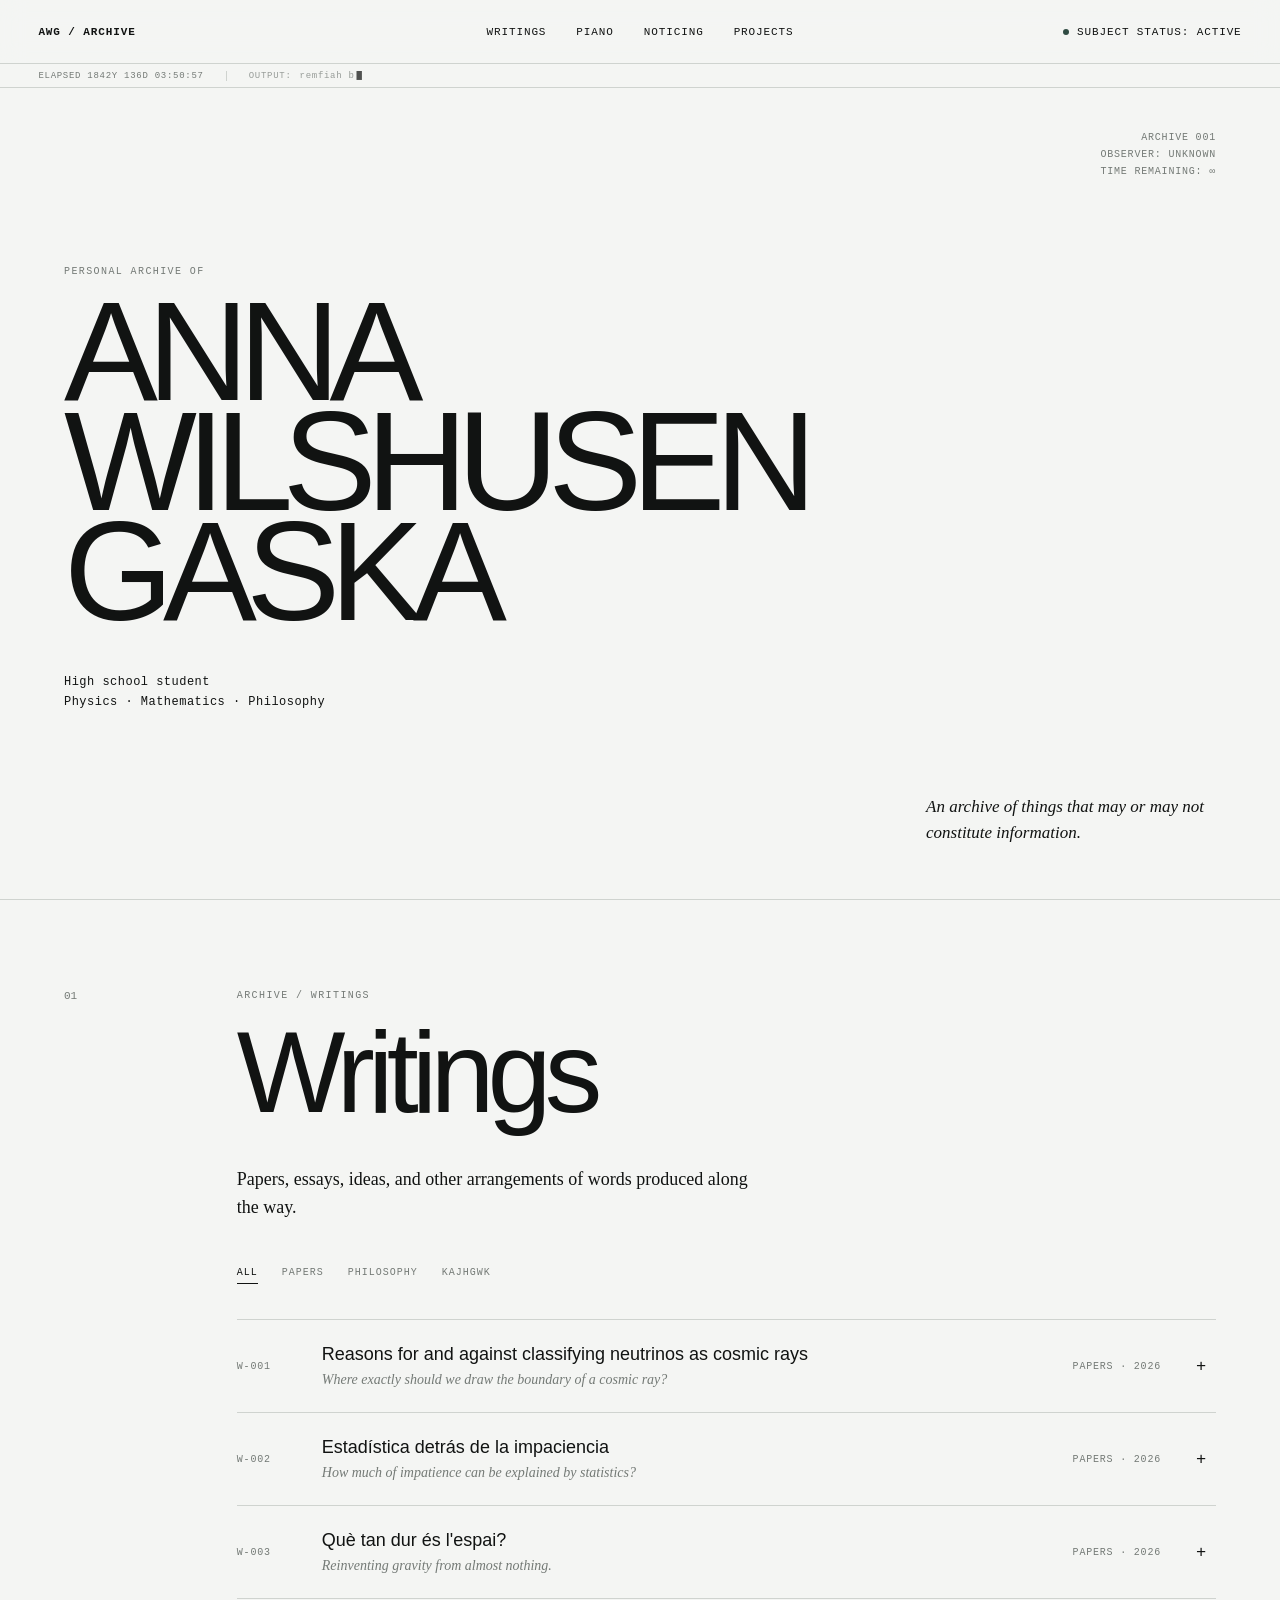
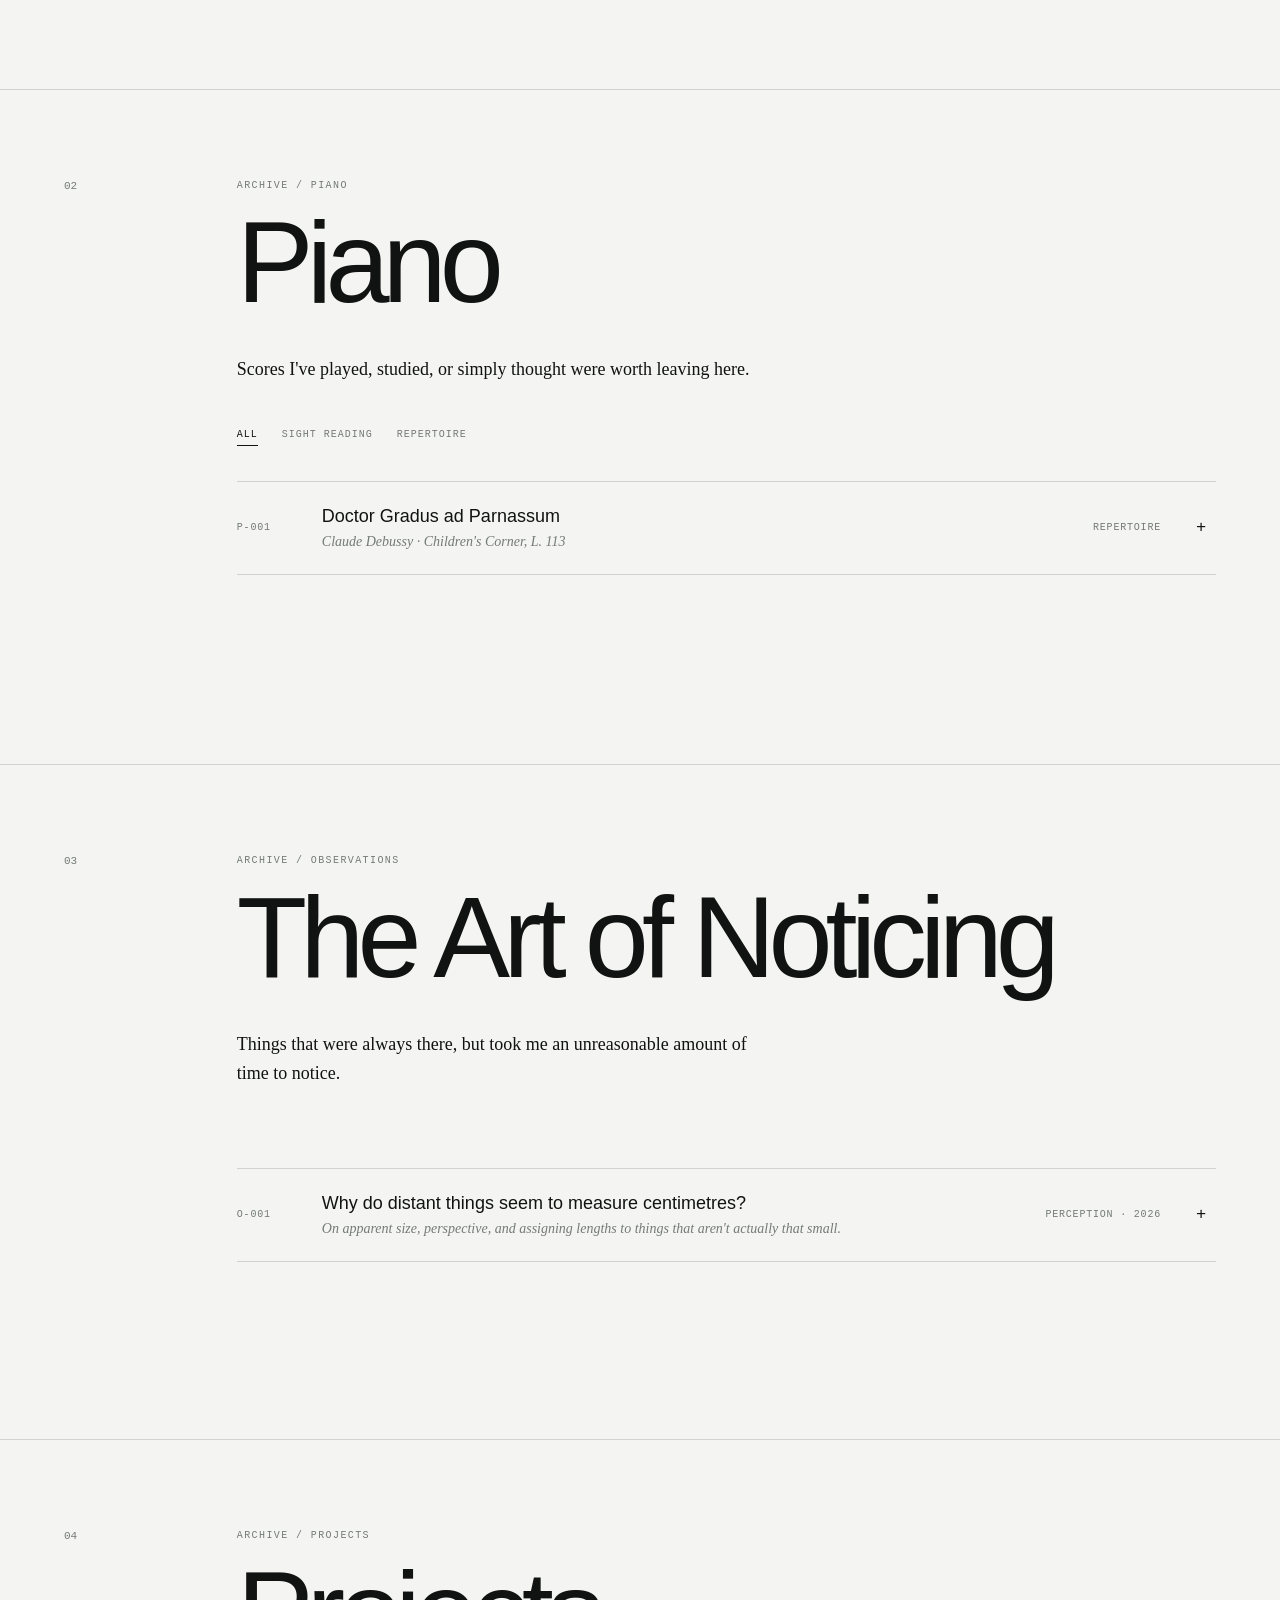
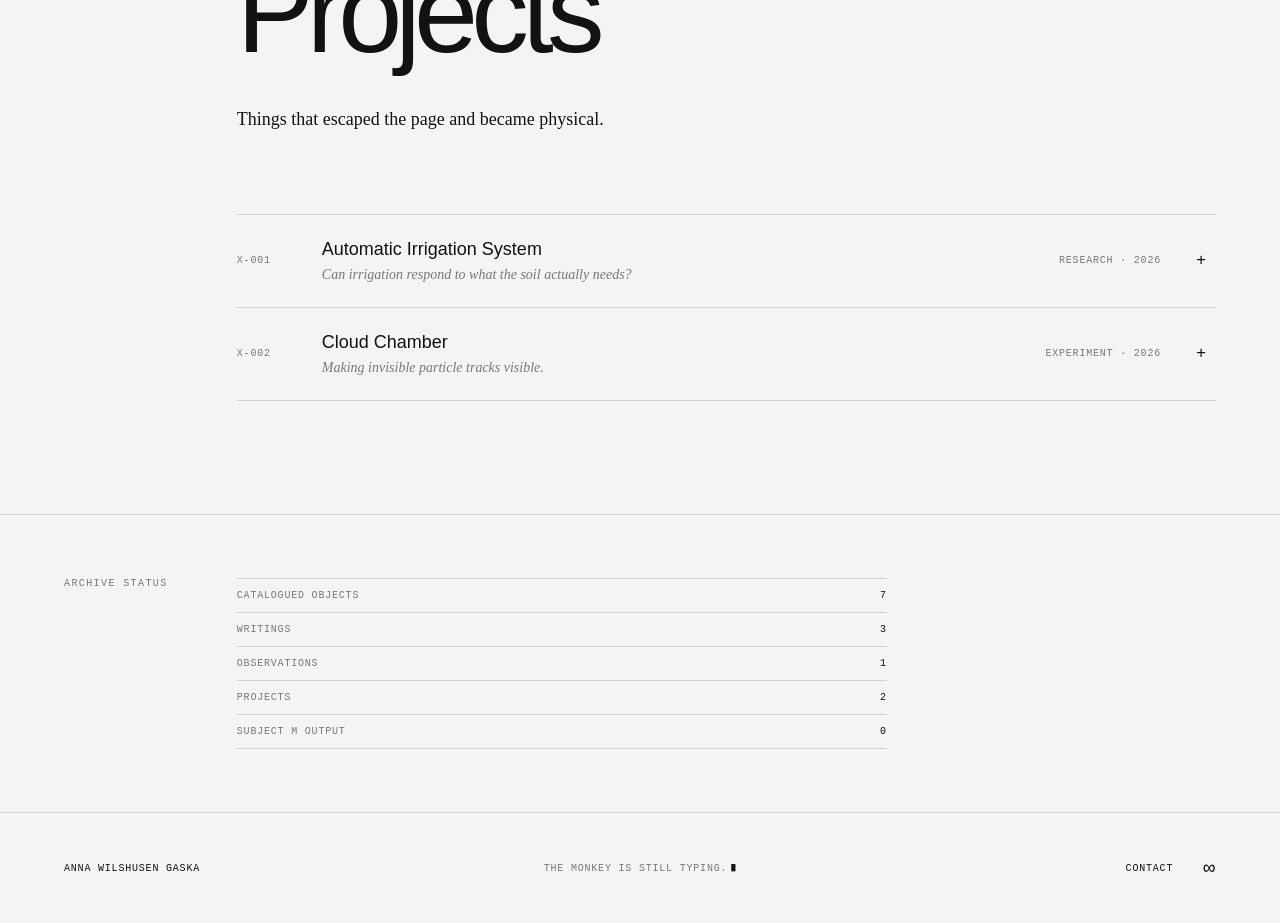
==== index.html @ fe0c83e6 "Refactor output container selection in index.html" ====
<!DOCTYPE html>
<html lang="en">
<head>
    <meta charset="UTF-8">
    <meta name="viewport" content="width=device-width, initial-scale=1.0">
    <title>Anna Wilshusen Gaska</title>
    <meta name="description" content="Personal archive of Anna Wilshusen Gaska — physics, mathematics, philosophy, writing, music and projects.">
    <link rel="stylesheet" href="style.css">
</head>
<body>
    <header class="topbar">
        <a class="archive-name" href="#">AWG / ARCHIVE</a>
        <nav>
            <a href="#writings">WRITINGS</a>
            <a href="#piano">PIANO</a>
            <a href="#noticing">NOTICING</a>
            <a href="#projects">PROJECTS</a>
        </nav>
        <button class="subject-status" id="subjectButton"><span class="status-dot"></span>SUBJECT STATUS: ACTIVE</button>
    </header>
    <div class="subject-stream">
        <div class="subject-elapsed">
            ELAPSED <span id="subjectElapsed">1842Y 073D 16:42:08</span>
        </div>
    
        <div class="subject-output">
            <span class="output-label">OUTPUT:</span>
            <div class="output-window">
                <span id="subjectOutput"></span><span class="typing-cursor">█</span>
            </div>
        </div>
    </div>

    <main>
        <section class="hero">
            <div class="hero-code">ARCHIVE 001<br>OBSERVER: UNKNOWN<br>TIME REMAINING: ∞</div>
            <div class="hero-content">
                <p class="eyebrow">PERSONAL ARCHIVE OF</p>
                <h1>ANNA<br>WILSHUSEN<br>GASKA</h1>
                <p class="subtitle">High school student<br>Physics · Mathematics · Philosophy</p>
            </div>
            <p class="archive-statement">An archive of things that may or may not constitute information.</p>
        </section>

        <section class="archive-section" id="writings">
            <div class="section-number">01</div>
            <div class="section-content">
                <p class="section-label">ARCHIVE / WRITINGS</p>
                <h2>Writings</h2>
                <p class="section-intro">Papers, essays, ideas, and other arrangements of words produced along the way.</p>

                <div class="archive-filters">
                    <button class="filter-button active" data-group="writing" data-filter="all">ALL</button>
                    <button class="filter-button" data-group="writing" data-filter="papers">PAPERS</button>
                    <button class="filter-button" data-group="writing" data-filter="philosophy">PHILOSOPHY</button>
                    <button class="filter-button" data-group="writing" data-filter="kajhgwk">KAJHGWK</button>
                </div>

                <div class="archive-list" id="writingList"></div>
            </div>
        </section>

        <section class="archive-section" id="piano">
            <div class="section-number">02</div>
            <div class="section-content">
                <p class="section-label">ARCHIVE / PIANO</p>
                <h2>Piano</h2>
                <p class="section-intro">Scores I've played, studied, or simply thought were worth leaving here.</p>

                <div class="archive-filters">
                    <button class="filter-button active" data-group="piano" data-filter="all">ALL</button>
                    <button class="filter-button" data-group="piano" data-filter="sight-reading">SIGHT READING</button>
                    <button class="filter-button" data-group="piano" data-filter="repertoire">REPERTOIRE</button>
                </div>

                <div class="archive-list" id="pianoList"></div>
            </div>
        </section>

        <section class="archive-section" id="noticing">
            <div class="section-number">03</div>
            <div class="section-content">
                <p class="section-label">ARCHIVE / OBSERVATIONS</p>
                <h2>The Art of Noticing</h2>
                <p class="section-intro">Things that were always there, but took me an unreasonable amount of time to notice.</p>
                <div class="archive-list" id="noticingList"></div>
            </div>
        </section>

        <section class="archive-section" id="projects">
            <div class="section-number">04</div>
            <div class="section-content">
                <p class="section-label">ARCHIVE / PROJECTS</p>
                <h2>Projects</h2>
                <p class="section-intro">Things that escaped the page and became physical.</p>
                <div class="archive-list" id="projectList"></div>
            </div>
        </section>
    </main>

    <section class="archive-status-block">
        <p class="section-label">ARCHIVE STATUS</p>
        <div class="archive-status-data">
            <span>CATALOGUED OBJECTS</span><span id="objectCount">—</span>
            <span>WRITINGS</span><span id="writingCount">—</span>
            <span>OBSERVATIONS</span><span id="observationCount">—</span>
            <span>PROJECTS</span><span id="projectCount">—</span>
            <span>SUBJECT M OUTPUT</span><span>0</span>
        </div>
    </section>

    <footer class="main-footer">
        <span>ANNA WILSHUSEN GASKA</span>
        <span class="subject-footer">THE MONKEY IS STILL TYPING.<span class="typing-cursor">█</span></span>
        <div class="footer-links">
            <a href="transmission.html">CONTACT</a>
            <a class="infinity-link" href="portfolio.html" aria-label="Portfolio">∞</a>
        </div>
    </footer>

    <div class="subject-overlay" id="subjectOverlay" hidden>
        <div class="subject-panel">
            <button class="close-panel" id="closePanel">×</button>
            <p class="panel-label">SUBJECT INFORMATION / FILE M</p>
            <h3>THE SUBJECT</h3>

            <div class="subject-data">
                <span>SUBJECT</span><span>M</span>
                <span>SPECIES</span><span>Macaca sp.</span>
                <span>LOCATION</span><span>UNKNOWN</span>
                <span>TIME ELAPSED</span><span class="subject-time">—</span>
                <span>AVAILABLE EQUIPMENT</span><span>1 × TYPEWRITER</span>
                <span>OUTPUT</span><span>INDETERMINATE</span>
                <span>CONSCIOUS INTENT</span><span>UNVERIFIABLE</span>
            </div>

            <div class="probability">
                <span>P(EVENTUALLY PRODUCING ANY FINITE TEXT) → 1</span>
                <span>AS t → ∞</span>
            </div>

            <p class="subject-note">Whether the subject understands what it produces remains outside the scope of this archive.</p>
        </div>
    </div>

    <script src="archive.js?v=4"></script>
    
    <script>
        const subjectButton = document.getElementById("subjectButton");
        const subjectOverlay = document.getElementById("subjectOverlay");
        const closePanel = document.getElementById("closePanel");

        subjectButton.addEventListener("click", () => {
            subjectOverlay.hidden = false;
            requestAnimationFrame(() => subjectOverlay.classList.add("active"));
        });

        function closeSubject() {
            subjectOverlay.classList.remove("active");
            setTimeout(() => subjectOverlay.hidden = true, 350);
        }

        closePanel.addEventListener("click", closeSubject);

        subjectOverlay.addEventListener("click", event => {
            if (event.target === subjectOverlay) closeSubject();
        });

        document.querySelectorAll(".filter-button").forEach(button => {
            button.addEventListener("click", () => {
                const group = button.dataset.group;
                const filter = button.dataset.filter;
        
                document.querySelectorAll(`.filter-button[data-group="${group}"]`).forEach(other => {
                    other.classList.remove("active");
                });
        
                button.classList.add("active");
        
                document.querySelectorAll(`.filter-item[data-group="${group}"]`).forEach(item => {
                    const visible = filter === "all" || item.dataset.category === filter;
                    item.hidden = !visible;
        
                    if (!visible) {
                        const expanded = item.querySelector(".entry-expanded");
                        const toggle = item.querySelector(".entry-toggle");
        
                        if (expanded) expanded.hidden = true;
                        if (toggle) toggle.textContent = "+";
        
                        item.classList.remove("open");
                    }
                });
            });
        });
        function createEntry(item) {
            const entry = document.createElement("div");
            entry.className = "archive-entry archive-object filter-item";
            entry.dataset.group = item.section;
            entry.dataset.category = item.category || "";
        
            const metaParts = [];
        
            if (item.category) metaParts.push(item.category.toUpperCase());
            if (item.year && item.section !== "piano") metaParts.push(item.year);
        
            const meta = metaParts.join(" · ");
        
            entry.innerHTML = `
                <span class="entry-id">${item.id}</span>
                <span class="entry-main">
                    <span class="entry-title">${item.title}</span>
                    <span class="entry-description">${item.short || ""}</span>
                </span>
                <span class="entry-meta">${meta}</span>
                <button class="entry-toggle" type="button" aria-label="Show more information">+</button>
                <div class="entry-expanded" hidden></div>
            `;
        
            const expanded = entry.querySelector(".entry-expanded");
            expanded.innerHTML = createExpandedContent(item);
        
            entry.addEventListener("click", event => {
                if (event.target.closest(".document-link")) return;
        
                const wasOpen = !expanded.hidden;
        
                document.querySelectorAll(".archive-object").forEach(other => {
                    const otherExpanded = other.querySelector(".entry-expanded");
                    const otherToggle = other.querySelector(".entry-toggle");
        
                    if (otherExpanded) otherExpanded.hidden = true;
                    if (otherToggle) otherToggle.textContent = "+";
        
                    other.classList.remove("open");
                });
        
                if (!wasOpen) {
                    expanded.hidden = false;
                    entry.querySelector(".entry-toggle").textContent = "×";
                    entry.classList.add("open");
                }
            });
        
            return entry;
        }
        
        function createExpandedContent(item) {
            let content = "";
        
            const mainText = item.description || item.comments;
        
            if (mainText) {
                const label = item.comments && !item.description
                    ? "COMMENTS"
                    : "DESCRIPTION";
        
                content += `
                    <div class="expanded-description">
                        <span>${label}</span>
                        <p>${mainText}</p>
                    </div>
                `;
            }
        
            const metadata = [];
        
            if (item.year) metadata.push(["YEAR", item.year]);
            if (item.composer) metadata.push(["COMPOSER", item.composer]);
            if (item.work) metadata.push(["WORK", item.work]);
            if (item.category) metadata.push(["CATEGORY", item.category.toUpperCase()]);
            if (item.status) metadata.push(["STATUS", item.status]);
        
            if (item.topics && item.topics.length) {
                metadata.push(["TOPICS", item.topics.join(" · ")]);
            }
        
            if (metadata.length) {
                content += `<div class="expanded-data">`;
        
                metadata.forEach(([label, value]) => {
                    content += `<span>${label}</span><span>${value}</span>`;
                });
        
                content += `</div>`;
            }
        
            if (item.link) {
                content += `
                    <a class="document-link" href="${item.link}" target="_blank" rel="noopener">
                        <span>${item.linkLabel || "OPEN DOCUMENT"}</span>
                        <span>↗</span>
                    </a>
                `;
            }

            if (item.links && item.links.length) {
                item.links.forEach(link => {
                    content += `
                        <a class="document-link" href="${link.url}" target="_blank" rel="noopener">
                            <span>${link.label}</span>
                            <span>↗</span>
                        </a>
                    `;
                });
            }
        
            return content;
        }
    
    function renderArchive() {
        const destinations = {
            writing: document.getElementById("writingList"),
            piano: document.getElementById("pianoList"),
            noticing: document.getElementById("noticingList"),
            project: document.getElementById("projectList")
        };
    
        Object.values(destinations).forEach(destination => {
            if (destination) destination.innerHTML = "";
        });
    
        archive.forEach(item => {
            const destination = destinations[item.section];
            if (destination) destination.appendChild(createEntry(item));
        });
    
        if (destinations.noticing && !archive.some(item => item.section === "noticing")) {
            destinations.noticing.innerHTML = `
                <div class="archive-entry empty-entry">
                    <span class="entry-id">—</span>
                    <span class="entry-main">
                        <span class="entry-title">Nothing recorded yet.</span>
                        <span class="entry-description">Presumably, I haven't noticed it.</span>
                    </span>
                    <span class="entry-meta">AWAITING OBSERVATION</span>
                    <span class="entry-arrow">·</span>
                </div>
            `;
        }
    }
    
    renderArchive();
    function updateArchiveStatus() {
        const writingCount = archive.filter(item => item.section === "writing").length;
        const observationCount = archive.filter(item => item.section === "noticing").length;
        const pianoCount = archive.filter(item => item.section === "piano").length;
        const projectCount = archive.filter(item => item.section === "project").length;
    
        document.getElementById("writingCount").textContent = writingCount;
        document.getElementById("observationCount").textContent = observationCount;
        document.getElementById("projectCount").textContent = projectCount;
        document.getElementById("objectCount").textContent =
            writingCount + observationCount + pianoCount + projectCount;
    }
    updateArchiveStatus();
        /* SUBJECT M / LIVE EXPERIMENT */
    
    const elapsedDisplay = document.getElementById("subjectElapsed");
    const subjectOutput = document.getElementById("subjectOutput");
    
    const SUBJECT_BASE_YEARS = 1842;
    const SUBJECT_BASE_DAYS = 73;
    const SUBJECT_BASE_HOURS = 16;
    const SUBJECT_BASE_MINUTES = 42;
    const SUBJECT_BASE_SECONDS = 8;
    
    const subjectStart = new Date("2026-10-04T14:54:00+02:00").getTime();
    
    function getSubjectTime() {
        const realElapsedSeconds = Math.floor(
            (Date.now() - Number(subjectStart)) / 1000
        );
    
        let totalSeconds =
            SUBJECT_BASE_SECONDS +
            SUBJECT_BASE_MINUTES * 60 +
            SUBJECT_BASE_HOURS * 3600 +
            SUBJECT_BASE_DAYS * 86400 +
            realElapsedSeconds;
    
        const years = SUBJECT_BASE_YEARS + Math.floor(totalSeconds / (365 * 86400));
        totalSeconds %= 365 * 86400;
    
        const days = Math.floor(totalSeconds / 86400);
        totalSeconds %= 86400;
    
        const hours = Math.floor(totalSeconds / 3600);
        totalSeconds %= 3600;
    
        const minutes = Math.floor(totalSeconds / 60);
        const seconds = totalSeconds % 60;
    
        return `${years}Y ${String(days).padStart(3, "0")}D ${String(hours).padStart(2, "0")}:${String(minutes).padStart(2, "0")}:${String(seconds).padStart(2, "0")}`;
    }
    
    function updateSubjectTime() {
        const time = getSubjectTime();
        if (elapsedDisplay) {
            elapsedDisplay.textContent = time;
        }
        document.querySelectorAll(".subject-time").forEach(element => {
            element.textContent = time;
        });
    }
    updateSubjectTime();
    setInterval(updateSubjectTime, 1000);
    
    /* RANDOM TYPEWRITER OUTPUT */
    
    const subjectCharacters = "abcdefghijklmnopqrstuvwxyz     ";
    
    let subjectText = localStorage.getItem("subjectMOutput") || "";
    
    function randomSubjectCharacter() {
        return subjectCharacters[
            Math.floor(Math.random() * subjectCharacters.length)
        ];
    }
    
    function updateSubjectOutput() {
        if (!subjectOutput) return;
    
        subjectOutput.textContent = subjectText;
    
        const container = subjectOutput.closest(".output-window");
        const overflow = subjectOutput.scrollWidth - container.clientWidth;
    
        if (overflow > 0) {
            subjectOutput.style.transform = `translateX(-${overflow}px)`;
        } else {
            subjectOutput.style.transform = "translateX(0)";
        }
    }
    
    function subjectType() {
        if (!subjectOutput) return;
    
        subjectText += randomSubjectCharacter();
    
        /* Evita guardar una cadena infinita */
        if (subjectText.length > 500) {
            subjectText = subjectText.slice(-500);
        }
    
        localStorage.setItem("subjectMOutput", subjectText);
    
        updateSubjectOutput();
    
        const nextKeystroke = 70 + Math.random() * 260;
        setTimeout(subjectType, nextKeystroke);
    }
    
    updateSubjectOutput();
    subjectType();
    
    window.addEventListener("resize", updateSubjectOutput);
        
    </script>
</body>
</html>
---- style.css ----
:root {
    --background: #f4f5f3;
    --text: #111312;
    --muted: #747a76;
    --line: #cfd3cf;
    --accent: #304b43;
}

* {
    box-sizing: border-box;
}

html {
    scroll-behavior: smooth;
}

body {
    margin: 0;
    background: var(--background);
    color: var(--text);
    font-family: Arial, Helvetica, sans-serif;
}

a {
    color: inherit;
    text-decoration: none;
}

.topbar {
    position: fixed;
    top: 0;
    left: 0;
    width: 100%;
    height: 64px;
    padding: 0 3vw;
    display: grid;
    grid-template-columns: 1fr auto 1fr;
    align-items: center;
    border-bottom: 1px solid var(--line);
    background: rgba(244,245,243,0.92);
    backdrop-filter: blur(12px);
    z-index: 10;
    font-family: "Courier New", monospace;
    font-size: 11px;
    letter-spacing: 0.08em;
}

.archive-name {
    font-weight: bold;
}

nav {
    display: flex;
    gap: 30px;
}

nav a {
    transition: opacity 0.2s;
}

nav a:hover {
    opacity: 0.4;
}

.subject-status {
    justify-self: end;
    padding: 0;
    border: none;
    appearance: none;
    background: transparent;
    color: var(--text);
    font-family: "Courier New", monospace;
    font-size: 11px;
    letter-spacing: 0.08em;
    cursor: pointer;
}

.status-dot {
    display: inline-block;
    width: 6px;
    height: 6px;
    margin-right: 8px;
    border-radius: 50%;
    background: var(--accent);
}

.hero {
    min-height: 100vh;
    padding: 134px 5vw 6vh;
    position: relative;
    display: flex;
    align-items: center;
    border-bottom: 1px solid var(--line);
}

.hero-code {
    position: absolute;
    top: 129px;;
    right: 5vw;
    font-family: "Courier New", monospace;
    font-size: 10px;
    line-height: 1.7;
    letter-spacing: 0.08em;
    color: var(--muted);
    text-align: right;
}

.hero-content {
    width: 100%;
}

.eyebrow, .section-label {
    margin: 0 0 20px;
    font-family: "Courier New", monospace;
    font-size: 10px;
    letter-spacing: 0.14em;
    color: var(--muted);
}

h1 {
    margin: 0;
    font-size: clamp(65px, 11vw, 165px);
    line-height: 0.78;
    letter-spacing: -0.075em;
    font-weight: 500;
}

.subtitle {
    margin: 45px 0 0;
    font-family: "Courier New", monospace;
    font-size: 12px;
    line-height: 1.7;
    letter-spacing: 0.04em;
}

.archive-statement {
    position: absolute;
    right: 5vw;
    bottom: 6vh;
    width: 290px;
    margin: 0;
    font-family: Georgia, serif;
    font-size: 17px;
    line-height: 1.5;
    font-style: italic;
}

.archive-section {
    min-height: 75vh;
    padding: 10vh 5vw;
    display: grid;
    grid-template-columns: 15% 1fr;
    border-bottom: 1px solid var(--line);
}

.section-number {
    font-family: "Courier New", monospace;
    font-size: 11px;
    color: var(--muted);
}

.section-content {
    width: 100%;
}

.archive-section h2 {
    margin: 0;
    font-size: clamp(55px, 9vw, 130px);
    line-height: 0.9;
    letter-spacing: -0.06em;
    font-weight: 400;
}

.archive-section > div:last-child > p:last-child {
    max-width: 520px;
    margin-top: 40px;
    font-family: Georgia, serif;
    font-size: 18px;
    line-height: 1.6;
}

.section-intro {
    max-width: 520px;
    margin: 40px 0 80px;
    font-family: Georgia, serif;
    font-size: 18px;
    line-height: 1.6;
}

.archive-list {
    width: 100%;
    border-top: 1px solid var(--line);
}

.archive-entry {
    display: grid;
    grid-template-columns: 60px 1fr auto 30px;
    gap: 25px;
    align-items: center;
    padding: 24px 0;
    border-bottom: 1px solid var(--line);
    transition: padding 0.25s, opacity 0.25s;
}

.archive-entry:hover {
    padding-left: 12px;
}

.entry-id, .entry-meta {
    font-family: "Courier New", monospace;
    font-size: 10px;
    letter-spacing: 0.08em;
    color: var(--muted);
}

.entry-main {
    display: flex;
    flex-direction: column;
    gap: 7px;
}

.entry-title {
    font-size: 18px;
}

.entry-description {
    font-family: Georgia, serif;
    font-size: 14px;
    font-style: italic;
    color: var(--muted);
}

.entry-arrow {
    font-size: 17px;
}

.about-statement {
    font-size: clamp(22px, 3vw, 40px) !important;
    max-width: 750px !important;
    line-height: 1.3 !important;
}

footer {
    height: 110px;
    padding: 0 5vw;
    display: grid;
    grid-template-columns: 1fr auto 1fr;
    align-items: center;
    font-family: "Courier New", monospace;
    font-size: 10px;
    letter-spacing: 0.08em;
}

footer span:nth-child(2) {
    color: var(--muted);
}

footer span:last-child {
    justify-self: end;
    font-size: 20px;
}

.subject-overlay {
    position: fixed;
    inset: 0;
    z-index: 100;
    display: flex;
    justify-content: flex-end;
    visibility: hidden;
    pointer-events: none;
    background: transparent;
    transition: background 0.3s, visibility 0.3s;
}

.subject-overlay.active {
    visibility: visible;
    pointer-events: auto;
    background: rgba(17, 19, 18, 0.18);
}

.subject-panel {
    position: relative;
    width: min(520px, 100%);
    height: 100vh;
    padding: 80px 45px;
    overflow-y: auto;
    background: var(--background);
    border-left: 1px solid var(--line);
    transform: translateX(100%);
    transition: transform 0.35s ease;
}

.subject-overlay.active .subject-panel {
    transform: translateX(0);
}

.close-panel {
    position: absolute;
    top: 25px;
    right: 30px;
    padding: 0;
    border: none;
    background: transparent;
    color: var(--text);
    font-size: 25px;
    cursor: pointer;
}

.panel-label {
    margin: 0 0 60px;
    font-family: "Courier New", monospace;
    font-size: 10px;
    letter-spacing: 0.12em;
    color: var(--muted);
}

.subject-panel h3 {
    margin: 0 0 50px;
    font-size: clamp(45px, 6vw, 75px);
    line-height: 0.9;
    letter-spacing: -0.06em;
    font-weight: 400;
}

.subject-data {
    display: grid;
    grid-template-columns: 1fr 1fr;
    border-top: 1px solid var(--line);
    font-family: "Courier New", monospace;
    font-size: 10px;
    letter-spacing: 0.05em;
}

.subject-data span {
    padding: 13px 0;
    border-bottom: 1px solid var(--line);
}

.subject-data span:nth-child(odd) {
    color: var(--muted);
}

.probability {
    margin-top: 60px;
    padding: 25px 0;
    display: flex;
    flex-direction: column;
    gap: 8px;
    border-top: 1px solid var(--line);
    border-bottom: 1px solid var(--line);
    font-family: "Courier New", monospace;
    font-size: 11px;
    line-height: 1.5;
}

.subject-note {
    margin-top: 50px;
    font-family: Georgia, serif;
    font-size: 17px;
    line-height: 1.6;
    font-style: italic;
}

@media (max-width: 750px) {
    .topbar {
        grid-template-columns: 1fr auto;
    }

    nav {
        display: none;
    }

    .hero {
        padding: 120px 7vw 7vh;
        align-items: center;
    }

    .hero-code {
        right: 7vw;
    }

    h1 {
        font-size: 17vw;
    }

    .archive-statement {
        left: 7vw;
        right: auto;
        bottom: 5vh;
    }

    .archive-section {
        padding: 10vh 7vw;
        grid-template-columns: 45px 1fr;
    }

    .archive-entry {
        grid-template-columns: 35px 1fr 20px;
        gap: 12px;
    }

    .entry-meta {
        display: none;
    }

    footer {
        padding: 0 7vw;
        grid-template-columns: 1fr auto;
    }

    footer span:nth-child(2) {
        display: none;
    }

    .subject-panel {
        padding: 75px 7vw;
    }
}

.subject-overlay[hidden] {
    display: none !important;
}

/* PROJECT PAGE FIX */
.project-page {
    padding-top: 64px;
}

.project-hero {
    min-height: calc(100vh - 64px);
    padding: 8vh 5vw 7vh;
    display: flex;
    flex-direction: column;
    justify-content: center;
    position: relative;
    border-bottom: 1px solid var(--line);
    overflow: hidden;
}

.project-hero .section-label {
    position: absolute;
    top: 7vh;
    left: 5vw;
}

.project-title {
    width: 70%;
    margin: 0;
    font-size: clamp(60px, 8.5vw, 135px);
    line-height: 0.82;
    letter-spacing: -0.065em;
    font-weight: 500;
}

.project-meta {
    position: absolute;
    top: 7vh;
    right: 5vw;
    width: 300px;
    display: grid;
    grid-template-columns: 1fr 1fr;
    border-top: 1px solid var(--line);
    font-family: "Courier New", monospace;
    font-size: 10px;
    line-height: 1.4;
    letter-spacing: 0.04em;
}

.project-meta span {
    padding: 10px 0;
    border-bottom: 1px solid var(--line);
}

.project-meta span:nth-child(odd) {
    color: var(--muted);
}

.project-intro {
    position: absolute;
    left: 5vw;
    bottom: 7vh;
    max-width: 500px;
    margin: 0;
    font-family: Georgia, serif;
    font-size: 20px;
    line-height: 1.5;
    font-style: italic;
}

.project-block {
    min-height: 70vh;
    padding: 12vh 20vw;
    display: flex;
    flex-direction: column;
    justify-content: center;
    border-bottom: 1px solid var(--line);
}

.project-block h2 {
    margin: 0 0 40px;
    font-size: clamp(50px, 7vw, 105px);
    line-height: 0.9;
    letter-spacing: -0.055em;
    font-weight: 400;
}

.project-block > p:last-child {
    max-width: 700px;
    margin: 0;
    font-family: Georgia, serif;
    font-size: 18px;
    line-height: 1.7;
}

.log-list {
    width: 100%;
    margin-top: 30px;
    border-top: 1px solid var(--line);
}

.log-entry {
    display: grid;
    grid-template-columns: 140px 1fr;
    gap: 30px;
    padding: 30px 0;
    border-bottom: 1px solid var(--line);
}

.log-date {
    font-family: "Courier New", monospace;
    font-size: 10px;
    color: var(--muted);
}

.log-entry h3 {
    margin: 0 0 10px;
    font-size: 20px;
    font-weight: 400;
}

.log-entry p {
    margin: 0;
    max-width: 600px;
    font-family: Georgia, serif;
    font-size: 16px;
    line-height: 1.6;
}

@media (max-width: 750px) {
    .project-status {
        display: none;
    }

    .project-hero {
        min-height: 100vh;
        padding: 120px 7vw 8vh;
        justify-content: center;
    }

    .project-hero .section-label {
        top: 100px;
        left: 7vw;
    }

    .project-title {
        width: 100%;
        font-size: 16vw;
    }

    .project-meta {
        position: static;
        width: 100%;
        margin-top: 50px;
    }

    .project-intro {
        position: static;
        margin-top: 45px;
    }

    .project-block {
        min-height: 65vh;
        padding: 10vh 7vw;
    }

    .log-entry {
        grid-template-columns: 70px 1fr;
    }
}

.project-status {
    justify-self: end;
    display: flex;
    align-items: center;
    white-space: nowrap;
    font-family: "Courier New", monospace;
    font-size: 11px;
    letter-spacing: 0.08em;
}
.project-status .status-dot {
    display: inline-block;
    width: 6px;
    height: 6px;
    margin: 0 10px 0 0;
    flex-shrink: 0;
    border-radius: 50%;
    background: var(--accent);
}
.project-topbar {
    grid-template-columns: 1fr auto 1fr;
}
.project-topbar nav {
    margin-right: 70px;
}

@media (min-width: 751px) {
    .project-topbar {
        display: grid;
        grid-template-columns: 220px 1fr 240px;
        column-gap: 30px;
    }
    .project-topbar nav {
        justify-self: center;
        margin: 0;
    }
    .project-topbar .project-status {
        justify-self: end;
        display: flex;
        align-items: center;
        gap: 8px;
        white-space: nowrap;
    }
    .project-topbar .project-status .status-dot {
        width: 6px;
        height: 6px;
        margin: 0;
        flex: 0 0 6px;
        border-radius: 50%;
        background: var(--accent);
    }
}

/* ARCHIVE FILTERS */
.archive-filters {
    display: flex;
    gap: 24px;
    margin: -35px 0 35px;
    flex-wrap: wrap;
}

.filter-button {
    padding: 0 0 5px;
    border: none;
    border-bottom: 1px solid transparent;
    background: transparent;
    color: var(--muted);
    font-family: "Courier New", monospace;
    font-size: 10px;
    letter-spacing: 0.1em;
    cursor: pointer;
}

.filter-button:hover {
    color: var(--text);
}

.filter-button.active {
    color: var(--text);
    border-bottom-color: var(--text);
}

.filter-item[hidden] {
    display: none;
}

/* ART OF NOTICING */
#noticing h2 {
    max-width: 900px;
}

.empty-entry {
    cursor: default;
    color: var(--muted);
}

.empty-entry:hover {
    padding-left: 0;
}

/* TRANSMISSIONS */
.transmission-section h2 {
    max-width: 1000px;
    font-size: clamp(50px, 7vw, 105px);
}

.transmission-box {
    max-width: 850px;
    margin-top: 70px;
    border-top: 1px solid var(--line);
}

.transmission-question {
    margin: 35px 0 8px;
    font-family: Georgia, serif;
    font-size: 22px;
    line-height: 1.5;
}

.transmission-small {
    margin: 0 0 45px;
    font-family: "Courier New", monospace;
    font-size: 10px;
    letter-spacing: 0.08em;
    color: var(--muted);
}

.transmission-options {
    border-top: 1px solid var(--line);
}

.transmission-link {
    min-height: 65px;
    display: flex;
    align-items: center;
    justify-content: space-between;
    gap: 30px;
    border-bottom: 1px solid var(--line);
    font-family: "Courier New", monospace;
    font-size: 10px;
    letter-spacing: 0.08em;
    transition: padding 0.2s;
}

a.transmission-link:hover {
    padding-left: 10px;
}

.transmission-link.unavailable {
    color: var(--muted);
}

/* SECRET PORTFOLIO LINK */
.infinity-link {
    justify-self: end;
    font-size: 20px;
    transition: opacity 0.2s;
}

.infinity-link:hover {
    opacity: 0.35;
}

@media (max-width: 750px) {
    .archive-filters {
        margin-top: -25px;
        gap: 16px;
    }

    .transmission-box {
        margin-top: 45px;
    }

    .transmission-link {
        font-size: 9px;
    }
}

/* SECRET PORTFOLIO */
.portfolio-body {
    min-height: 100vh;
}

.portfolio-page {
    min-height: 100vh;
    padding: 7vh 5vw;
    position: relative;
}

.portfolio-back {
    position: absolute;
    top: 7vh;
    left: 5vw;
    font-family: "Courier New", monospace;
    font-size: 10px;
    letter-spacing: 0.1em;
    color: var(--muted);
}

.portfolio-back:hover {
    color: var(--text);
}

.portfolio-code {
    position: absolute;
    top: 7vh;
    right: 5vw;
    font-family: "Courier New", monospace;
    font-size: 10px;
    line-height: 1.7;
    letter-spacing: 0.08em;
    text-align: right;
    color: var(--muted);
}

.portfolio-content {
    padding-top: 15vh;
}

.portfolio-title {
    font-size: clamp(75px, 12vw, 175px);
}

.portfolio-message {
    margin: 65px 0 80px;
    font-family: Georgia, serif;
    font-size: 18px;
    line-height: 1.7;
}

.portfolio-message p {
    margin: 0;
}

.waiting-block {
    padding: 28px 0;
    border-top: 1px solid var(--line);
    border-bottom: 1px solid var(--line);
}

.waiting-label {
    margin: 0 0 15px;
    font-family: "Courier New", monospace;
    font-size: 10px;
    letter-spacing: 0.1em;
    color: var(--muted);
}

.waiting-time {
    font-family: "Courier New", monospace;
    font-size: clamp(16px, 2vw, 28px);
    letter-spacing: 0.04em;
}

.estimate-block {
    padding: 35px 0;
    display: flex;
    justify-content: space-between;
    align-items: baseline;
    gap: 30px;
    border-bottom: 1px solid var(--line);
    font-family: "Courier New", monospace;
}

.estimate-block span,
.portfolio-progress {
    font-size: 10px;
    letter-spacing: 0.1em;
}

.estimate-block strong {
    font-size: clamp(22px, 4vw, 55px);
    font-weight: 400;
}

.estimate-block sup {
    font-size: 0.55em;
}

.portfolio-progress {
    padding: 20px 0;
    display: flex;
    justify-content: space-between;
    gap: 30px;
    border-bottom: 1px solid var(--line);
    color: var(--muted);
}

.portfolio-final {
    margin: 60px 0 0;
    max-width: 500px;
    font-family: Georgia, serif;
    font-size: 17px;
    line-height: 1.6;
    font-style: italic;
}

@media (max-width: 750px) {
    .portfolio-page {
        padding: 5vh 7vw;
    }

    .portfolio-back {
        top: 5vh;
        left: 7vw;
    }

    .portfolio-code {
        display: none;
    }

    .portfolio-content {
        padding-top: 15vh;
    }

    .portfolio-message {
        margin: 50px 0 60px;
    }

    .estimate-block {
        flex-direction: column;
    }

    .portfolio-progress {
        flex-direction: column;
    }
}

/* TRANSMISSION PAGE */
.transmission-status {
    justify-self: end;
    display: flex;
    align-items: center;
    white-space: nowrap;
}

.transmission-page {
    padding-top: 64px;
}

.transmission-hero {
    min-height: 72vh;
    padding: 10vh 5vw 8vh;
    position: relative;
    display: flex;
    flex-direction: column;
    justify-content: center;
    border-bottom: 1px solid var(--line);
}

.transmission-code {
    position: absolute;
    top: 7vh;
    right: 5vw;
    font-family: "Courier New", monospace;
    font-size: 10px;
    line-height: 1.7;
    letter-spacing: 0.08em;
    text-align: right;
    color: var(--muted);
}

.transmission-title {
    font-size: clamp(70px, 11vw, 160px);
}

.transmission-intro {
    max-width: 560px;
    margin: 50px 0 0;
    font-family: Georgia, serif;
    font-size: 18px;
    line-height: 1.6;
}

.message-terminal {
    min-height: 75vh;
    padding: 12vh 20vw;
}

.terminal-header {
    padding: 0 0 18px;
    display: flex;
    justify-content: space-between;
    gap: 30px;
    border-bottom: 1px solid var(--text);
    font-family: "Courier New", monospace;
    font-size: 10px;
    letter-spacing: 0.1em;
}

.form-field {
    display: grid;
    grid-template-columns: 150px 1fr;
    align-items: center;
    border-bottom: 1px solid var(--line);
}

.form-field label {
    font-family: "Courier New", monospace;
    font-size: 10px;
    letter-spacing: 0.1em;
    color: var(--muted);
}

.form-field input,
.form-field textarea {
    width: 100%;
    padding: 24px 0;
    border: none;
    outline: none;
    resize: vertical;
    background: transparent;
    color: var(--text);
    font-family: Georgia, serif;
    font-size: 17px;
}

.form-field input:focus,
.form-field textarea:focus {
    background: rgba(48, 75, 67, 0.035);
}

.message-field {
    align-items: start;
}

.message-field label {
    padding-top: 27px;
}

.form-bottom {
    min-height: 80px;
    display: flex;
    justify-content: space-between;
    align-items: center;
    gap: 30px;
}

#formStatus {
    font-family: "Courier New", monospace;
    font-size: 10px;
    letter-spacing: 0.08em;
    color: var(--muted);
}

#transmitButton {
    padding: 14px 0 14px 30px;
    border: none;
    background: transparent;
    color: var(--text);
    font-family: "Courier New", monospace;
    font-size: 11px;
    letter-spacing: 0.1em;
    cursor: pointer;
}

#transmitButton:hover {
    opacity: 0.45;
}

#transmitButton:disabled {
    cursor: wait;
    opacity: 0.45;
}

/* TRANSMISSION SUCCESS */
.transmission-success {
    padding: 5vh 0;
}

.transmission-success[hidden] {
    display: none;
}

.success-code {
    margin: 0 0 35px;
    font-family: "Courier New", monospace;
    font-size: 10px;
    letter-spacing: 0.12em;
    color: var(--muted);
}

.transmission-success h2 {
    max-width: 850px;
    margin: 0 0 70px;
    font-size: clamp(55px, 8vw, 115px);
    line-height: 0.88;
    letter-spacing: -0.06em;
    font-weight: 400;
}

.success-data {
    display: grid;
    grid-template-columns: 1fr 1fr;
    border-top: 1px solid var(--line);
    font-family: "Courier New", monospace;
    font-size: 10px;
    letter-spacing: 0.08em;
}

.success-data span {
    padding: 14px 0;
    border-bottom: 1px solid var(--line);
}

.success-data span:nth-child(odd) {
    color: var(--muted);
}

.success-note {
    margin: 50px 0;
    font-family: Georgia, serif;
    font-size: 18px;
    font-style: italic;
}

.return-archive {
    font-family: "Courier New", monospace;
    font-size: 10px;
    letter-spacing: 0.1em;
}

@media (max-width: 750px) {
    .transmission-status {
        font-size: 9px;
    }

    .transmission-hero {
        min-height: 70vh;
        padding: 12vh 7vw 8vh;
    }

    .transmission-code {
        display: none;
    }

    .message-terminal {
        padding: 10vh 7vw;
    }

    .form-field {
        grid-template-columns: 1fr;
        padding-top: 20px;
    }

    .form-field input,
    .form-field textarea {
        padding: 12px 0 20px;
        font-size: 16px;
    }

    .message-field label {
        padding-top: 0;
    }

    .terminal-header {
        flex-direction: column;
        gap: 7px;
    }

    .form-bottom {
        align-items: flex-end;
    }

    .success-data {
        grid-template-columns: 1fr 1fr;
    }
}

.footer-links {
    justify-self: end;
    display: flex;
    align-items: center;
    gap: 30px;
}

.footer-links > a:first-child {
    font-family: "Courier New", monospace;
    font-size: 10px;
    letter-spacing: 0.08em;
    transition: opacity 0.2s;
}

.footer-links > a:first-child:hover {
    opacity: 0.4;
}

.footer-links .infinity-link {
    justify-self: auto;
}

/* ARCHIVE STATUS */
.archive-status-block {
    padding: 7vh 5vw;
    display: grid;
    grid-template-columns: 15% 1fr;
    border-bottom: 1px solid var(--line);
}

.archive-status-block .section-label {
    margin: 0;
}

.archive-status-data {
    max-width: 650px;
    display: grid;
    grid-template-columns: 1fr 120px;
    border-top: 1px solid var(--line);
    font-family: "Courier New", monospace;
    font-size: 10px;
    letter-spacing: 0.08em;
}

.archive-status-data span {
    padding: 11px 0;
    border-bottom: 1px solid var(--line);
}

.archive-status-data span:nth-child(odd) {
    color: var(--muted);
}

.archive-status-data span:nth-child(even) {
    text-align: right;
}

@media (max-width: 750px) {
    .archive-status-block {
        padding: 7vh 7vw;
        grid-template-columns: 1fr;
        gap: 25px;
    }

    .archive-status-data {
        width: 100%;
    }
}

/* ARCHIVE OBJECT PAGES */
.object-status {
    justify-self: end;
    font-family: "Courier New", monospace;
    font-size: 10px;
    letter-spacing: 0.08em;
    color: var(--muted);
}

.object-page {
    padding-top: 64px;
}

.object-hero {
    min-height: calc(100vh - 64px);
    padding: 8vh 5vw;
    position: relative;
    display: flex;
    flex-direction: column;
    justify-content: center;
    border-bottom: 1px solid var(--line);
}

.object-title {
    width: 70%;
    font-size: clamp(70px, 11vw, 165px);
}

.object-metadata {
    position: absolute;
    top: 8vh;
    right: 5vw;
    width: 300px;
    display: grid;
    grid-template-columns: 1fr 1fr;
    border-top: 1px solid var(--line);
    font-family: "Courier New", monospace;
    font-size: 10px;
    letter-spacing: 0.05em;
}

.object-metadata span {
    padding: 11px 0;
    border-bottom: 1px solid var(--line);
}

.object-metadata span:nth-child(odd) {
    color: var(--muted);
}

.object-question {
    position: absolute;
    bottom: 7vh;
    left: 5vw;
    max-width: 560px;
    margin: 0;
    font-family: Georgia, serif;
    font-size: 20px;
    line-height: 1.5;
    font-style: italic;
}

.object-content,
.related-objects {
    padding: 12vh 20vw;
    border-bottom: 1px solid var(--line);
}

.object-content > p:not(.section-label) {
    max-width: 760px;
    font-family: Georgia, serif;
    font-size: 18px;
    line-height: 1.75;
}

.object-content .object-large-text {
    max-width: 900px;
    margin-bottom: 60px;
    font-size: clamp(25px, 3vw, 42px);
    line-height: 1.35;
}

.state-grid {
    max-width: 750px;
    display: grid;
    grid-template-columns: 1fr 1fr;
    border-top: 1px solid var(--line);
    font-family: "Courier New", monospace;
    font-size: 10px;
    letter-spacing: 0.07em;
}

.state-grid span {
    padding: 14px 0;
    border-bottom: 1px solid var(--line);
}

.state-grid span:nth-child(odd) {
    color: var(--muted);
}

.related-objects > p:last-child {
    font-family: Georgia, serif;
    font-size: 17px;
    font-style: italic;
    color: var(--muted);
}

@media (max-width: 750px) {
    .object-hero {
        min-height: 90vh;
        padding: 12vh 7vw 8vh;
    }

    .object-title {
        width: 100%;
        font-size: 17vw;
    }

    .object-metadata {
        position: static;
        width: 100%;
        margin-top: 50px;
    }

    .object-question {
        position: static;
        margin-top: 45px;
    }

    .object-content,
    .related-objects {
        padding: 10vh 7vw;
    }
}

/* 404 */
.error-body {
    min-height: 100vh;
}

.error-page {
    min-height: 100vh;
    padding: 7vh 5vw;
    position: relative;
    display: flex;
    align-items: center;
}

.error-code {
    position: absolute;
    top: 7vh;
    right: 5vw;
    font-family: "Courier New", monospace;
    font-size: 10px;
    line-height: 1.7;
    letter-spacing: 0.08em;
    text-align: right;
    color: var(--muted);
}

.error-content {
    width: 100%;
}

.error-title {
    font-size: clamp(75px, 12vw, 175px);
}

.error-intro {
    margin: 60px 0 25px;
    font-family: Georgia, serif;
    font-size: 18px;
}

.error-reasons {
    max-width: 750px;
    display: grid;
    grid-template-columns: 70px 1fr;
    border-top: 1px solid var(--line);
    font-family: "Courier New", monospace;
    font-size: 10px;
    letter-spacing: 0.06em;
}

.error-reasons span {
    padding: 13px 0;
    border-bottom: 1px solid var(--line);
}

.error-reasons span:nth-child(odd) {
    color: var(--muted);
}

.error-return {
    display: inline-block;
    margin-top: 50px;
    font-family: "Courier New", monospace;
    font-size: 10px;
    letter-spacing: 0.1em;
}

@media (max-width: 750px) {
    .error-page {
        padding: 7vh 7vw;
    }

    .error-code {
        display: none;
    }

    .error-reasons {
        grid-template-columns: 45px 1fr;
    }
}

.related-block {
    min-height: 50vh;
}

.state-grid {
    width: 100%;
    max-width: 750px;
    display: grid;
    grid-template-columns: 1fr 1fr;
    border-top: 1px solid var(--line);
    font-family: "Courier New", monospace;
    font-size: 10px;
    letter-spacing: 0.07em;
}

.state-grid span {
    padding: 14px 0;
    border-bottom: 1px solid var(--line);
}

.state-grid span:nth-child(odd) {
    color: var(--muted);
}

/* UNKNOWN */
.unknown-page {
    min-height: 100vh;
    padding: 7vh 5vw;
    position: relative;
    display: flex;
    align-items: center;
}

.unknown-content {
    width: 100%;
}

.unknown-title {
    font-size: clamp(85px, 15vw, 210px);
}

.unknown-statement {
    max-width: 650px;
    margin: 65px 0 0;
    font-family: Georgia, serif;
    font-size: 22px;
    line-height: 1.55;
}

.unknown-secondary {
    max-width: 650px;
    margin: 20px 0 0;
    font-family: "Courier New", monospace;
    font-size: 10px;
    letter-spacing: 0.08em;
    color: var(--muted);
}

@media (max-width: 750px) {
    .unknown-page {
        padding: 7vh 7vw;
    }
}

/* EXPANDABLE ARCHIVE OBJECTS */
.archive-object {
    cursor: pointer;
    grid-template-columns: 60px 1fr auto 30px;
}

.entry-toggle {
    width: 30px;
    height: 30px;
    padding: 0;
    border: none;
    background: transparent;
    color: var(--text);
    font-family: "Courier New", monospace;
    font-size: 17px;
    cursor: pointer;
}

.entry-expanded {
    grid-column: 2 / -1;
    width: 100%;
    padding: 25px 0 10px;
    cursor: default;
}

.entry-expanded[hidden] {
    display: none;
}

.expanded-description {
    max-width: 700px;
    margin-bottom: 35px;
}

.expanded-description > span {
    display: block;
    margin-bottom: 12px;
    font-family: "Courier New", monospace;
    font-size: 9px;
    letter-spacing: 0.1em;
    color: var(--muted);
}

.expanded-description p {
    margin: 0;
    font-family: Georgia, serif;
    font-size: 16px;
    line-height: 1.65;
}

.expanded-data {
    max-width: 700px;
    display: grid;
    grid-template-columns: 140px 1fr;
    border-top: 1px solid var(--line);
    font-family: "Courier New", monospace;
    font-size: 9px;
    letter-spacing: 0.08em;
}

.expanded-data span {
    padding: 11px 0;
    border-bottom: 1px solid var(--line);
}

.expanded-data span:nth-child(odd) {
    color: var(--muted);
}

.document-link {
    max-width: 700px;
    min-height: 60px;
    margin-top: 35px;
    padding: 0;
    display: flex;
    align-items: center;
    justify-content: space-between;
    border-top: 1px solid var(--text);
    border-bottom: 1px solid var(--text);
    font-family: "Courier New", monospace;
    font-size: 10px;
    letter-spacing: 0.1em;
    cursor: pointer;
    transition: padding 0.2s;
}

.document-link:hover {
    padding-left: 10px;
}

.archive-object.open {
    padding-bottom: 30px;
}

@media (max-width: 750px) {
    .archive-object {
        grid-template-columns: 35px 1fr 25px;
    }

    .archive-object .entry-meta {
        display: none;
    }

    .entry-expanded {
        grid-column: 2 / -1;
    }

    .expanded-data {
        grid-template-columns: 100px 1fr;
    }
}
/* EXPANDABLE ARCHIVE — FINAL OVERRIDES */
.archive-object {
    cursor: pointer;
}

.archive-object.open {
    padding-left: 0;
}

.archive-object.open:hover {
    padding-left: 0;
}

.archive-object .entry-toggle {
    justify-self: end;
}

.archive-object.open .entry-main,
.archive-object.open .entry-id,
.archive-object.open .entry-meta,
.archive-object.open .entry-toggle {
    align-self: start;
}

.entry-expanded {
    margin-top: 5px;
    border-top: 1px solid var(--line);
}

.entry-expanded .document-link {
    color: var(--text);
}
/* DOCUMENT / VIDEO LINKS — VISIBILITY FIX */
.entry-expanded .document-link {
    display: flex !important;
    visibility: visible !important;
    opacity: 1 !important;
    width: 100%;
    max-width: 700px;
    min-height: 60px;
    margin-top: 35px;
    align-items: center;
    justify-content: space-between;
    color: var(--text) !important;
}

/* 404 / OBJECT NOT FOUND */

.error-body {
    min-height: 100vh;
}

.error-page {
    min-height: calc(100vh - 110px);
    padding: 125px 5vw 8vh;
    position: relative;
    display: flex;
    align-items: center;
}

.error-code {
    position: absolute;
    top: 105px;
    right: 5vw;
    font-family: "Courier New", monospace;
    font-size: 10px;
    line-height: 1.7;
    letter-spacing: 0.08em;
    color: var(--muted);
    text-align: right;
}

.error-content {
    width: 100%;
}

.error-title {
    margin: 0;
    font-size: clamp(75px, 13vw, 190px);
    line-height: 0.78;
    letter-spacing: -0.075em;
    font-weight: 500;
}

.error-intro {
    margin: 55px 0 20px;
    font-family: Georgia, serif;
    font-size: 17px;
    font-style: italic;
}

.error-reasons {
    width: min(650px, 100%);
    display: grid;
    grid-template-columns: 45px 1fr;
    border-top: 1px solid var(--line);
    font-family: "Courier New", monospace;
    font-size: 10px;
    letter-spacing: 0.08em;
}

.error-reasons span {
    padding: 12px 0;
    border-bottom: 1px solid var(--line);
}

.error-reasons span:nth-child(odd) {
    color: var(--muted);
}

.error-return {
    display: inline-block;
    margin-top: 45px;
    padding-bottom: 6px;
    border-bottom: 1px solid var(--text);
    font-family: "Courier New", monospace;
    font-size: 10px;
    letter-spacing: 0.1em;
    transition: opacity 0.2s;
}

.error-return:hover {
    opacity: 0.4;
}

@media (max-width: 750px) {
    .error-page {
        padding: 130px 7vw 7vh;
    }

    .error-code {
        right: 7vw;
    }

    .error-title {
        font-size: 18vw;
    }
}
/* SUBJECT M / LIVE EXPERIMENT */

.subject-stream {
    position: fixed;
    top: 64px;
    left: 0;
    width: 100%;
    height: 24px;
    padding: 0 3vw;
    display: grid;
    grid-template-columns: auto 1fr;
    align-items: center;
    gap: 22px;
    border-bottom: 1px solid var(--line);
    background: rgba(244,245,243,0.96);
    backdrop-filter: blur(12px);
    z-index: 9;
    font-family: "Courier New", monospace;
    font-size: 9px;
    letter-spacing: 0.08em;
    color: var(--muted);
}

.subject-elapsed {
    padding-right: 22px;
    border-right: 1px solid var(--line);
    white-space: nowrap;
}

.subject-output {
    min-width: 0;
    overflow: hidden;
    white-space: nowrap;
    display: flex;
    align-items: center;
}

#subjectOutput {
    display: inline-block;
    flex: 0 0 auto;
    white-space: pre;
    transition: transform 0.08s linear;
}

#subjectOutput {
    white-space: nowrap;
}

.typing-cursor {
    display: inline-block;
    margin-left: 2px;
    color: var(--text);
    animation: subjectBlink 1s steps(1) infinite;
}

@keyframes subjectBlink {
    0%, 49% {
        opacity: 1;
    }

    50%, 100% {
        opacity: 0;
    }
}
/* SUBJECT M / TYPOGRAPHIC IDENTITY */

.subject-status,
.subject-stream,
.subject-panel,
.subject-footer {
    font-family: "Courier New", Courier, monospace;
}

.subject-panel h3,
.subject-panel .panel-label,
.subject-data,
.probability,
.subject-note {
    font-family: "Courier New", Courier, monospace;
}

.subject-output {
    opacity: 0.72;
}

.output-label {
    flex: 0 0 auto;
    margin-right: 8px;
    color: var(--muted);
}

.output-window {
    min-width: 0;
    flex: 1;
    overflow: hidden;
    white-space: nowrap;
}

.subject-footer .typing-cursor {
    margin-left: 4px;
    font-size: 7px;
    vertical-align: 1px;
}
@media (max-width: 750px) {
    .subject-stream {
        padding: 0 7vw;
        gap: 14px;
    }

    .subject-elapsed {
        padding-right: 14px;
    }

    .subject-output {
        overflow: hidden;
    }

    .hero {
        padding-top: 144px;
    }

    .hero-code {
        top: 129px;
    }
}
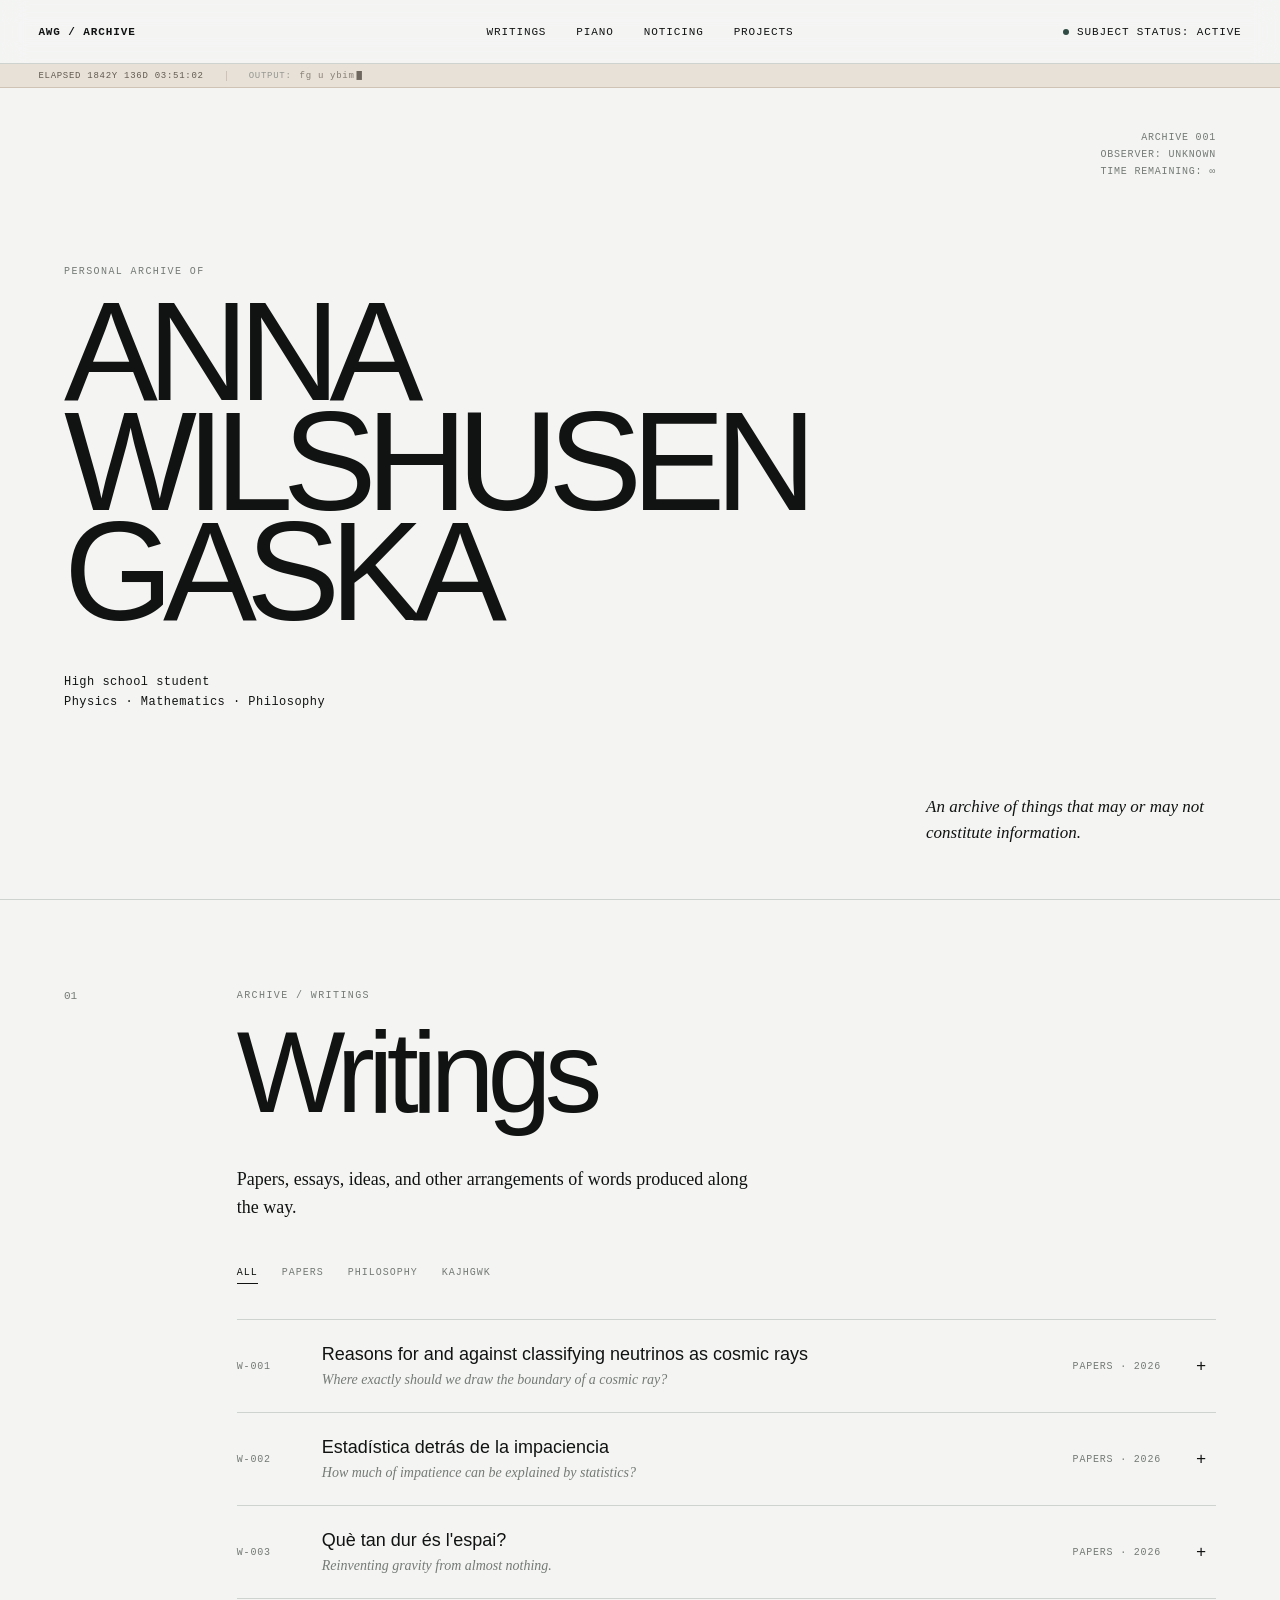
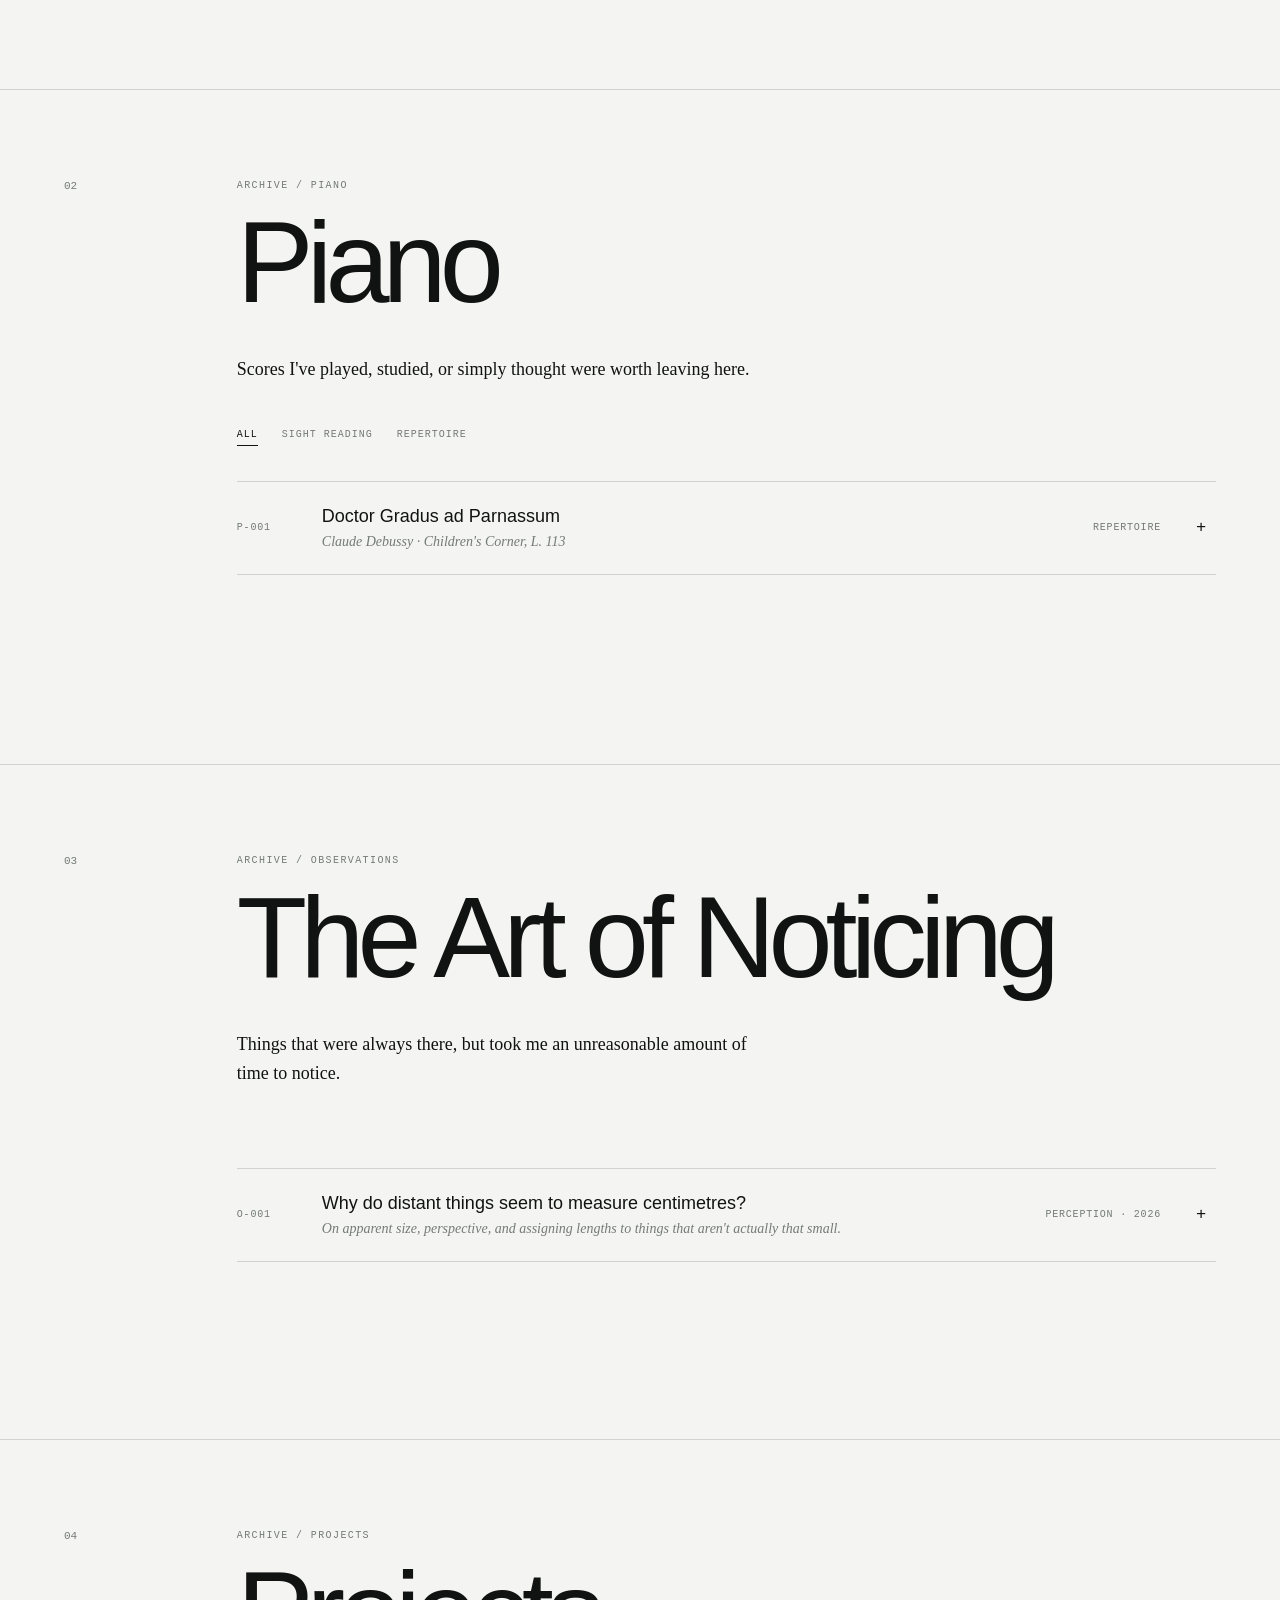
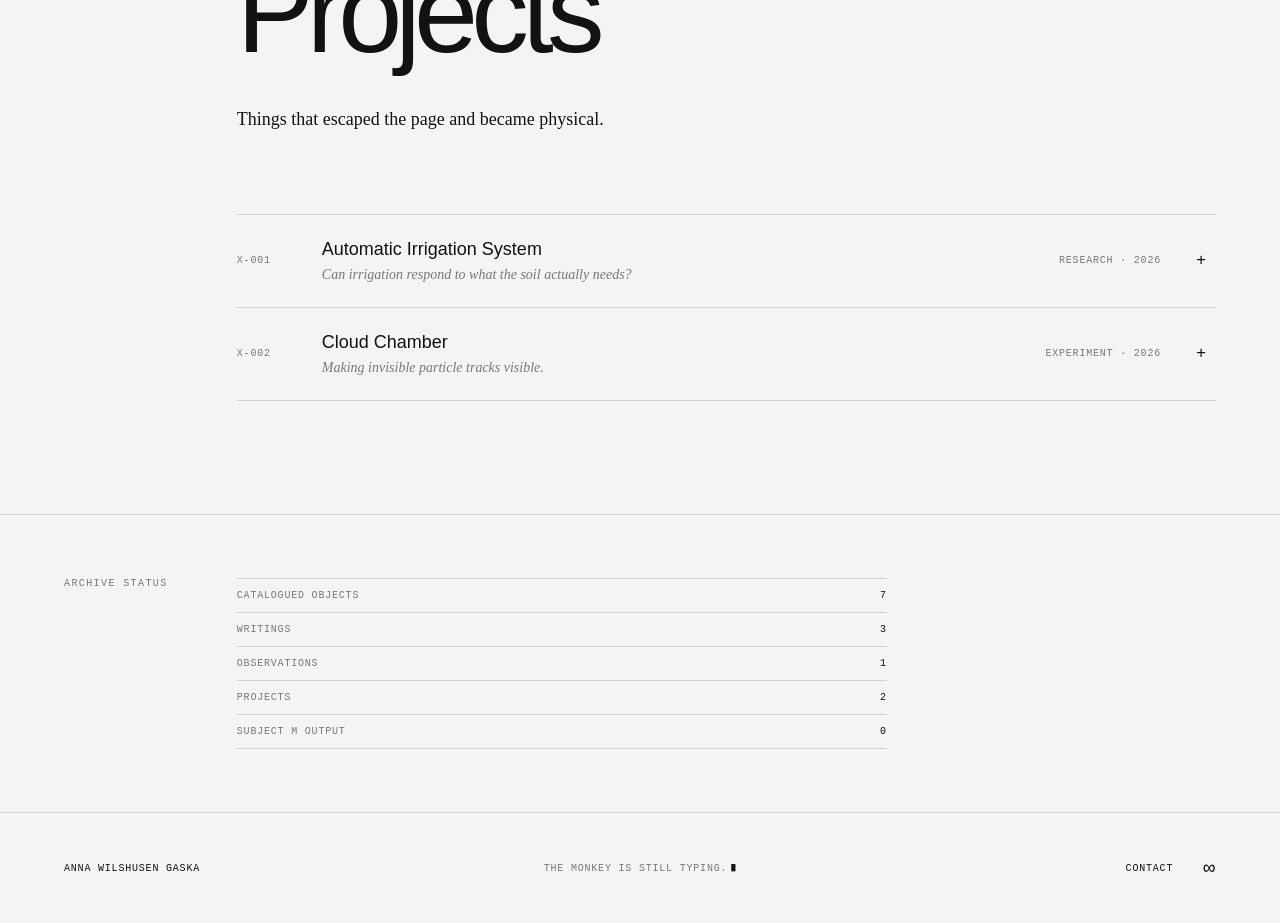
==== commit 2385d318: "Add observation window section to index.html" ====
--- a/index.html
+++ b/index.html
@@ -133,7 +133,22 @@
                 <span>OUTPUT</span><span>INDETERMINATE</span>
                 <span>CONSCIOUS INTENT</span><span>UNVERIFIABLE</span>
             </div>
-
+            <div class="observation-window">
+                <div class="observation-header">
+                    <span>OBSERVATION WINDOW / LIVE</span>
+                    <span>OPTICAL</span>
+                </div>
+            
+                <div class="observation-image">
+                    <img src="images/subject-m-window.png" alt="View through Subject M's observation window">
+                </div>
+            
+                <div class="observation-data">
+                    <span>EXTERNAL ENVIRONMENT</span><span>UNRESOLVED</span>
+                    <span>LOCATION</span><span>UNKNOWN</span>
+                    <span>ORIENTATION</span><span>UNRESOLVED</span>
+                </div>
+            </div>
             <div class="probability">
                 <span>P(EVENTUALLY PRODUCING ANY FINITE TEXT) → 1</span>
                 <span>AS t → ∞</span>
--- a/style.css
+++ b/style.css
@@ -1767,19 +1767,19 @@
     grid-template-columns: auto 1fr;
     align-items: center;
     gap: 22px;
-    border-bottom: 1px solid var(--line);
-    background: rgba(244,245,243,0.96);
+    border-bottom: 1px solid #cec3b4;
+    background: rgba(232, 225, 214, 0.97);
     backdrop-filter: blur(12px);
     z-index: 9;
     font-family: "Courier New", monospace;
     font-size: 9px;
     letter-spacing: 0.08em;
-    color: var(--muted);
+    color: #625b52;
 }
 
 .subject-elapsed {
     padding-right: 22px;
-    border-right: 1px solid var(--line);
+    border-right: 1px solid #cec3b4;
     white-space: nowrap;
 }
 
@@ -1807,6 +1807,10 @@
     margin-left: 2px;
     color: var(--text);
     animation: subjectBlink 1s steps(1) infinite;
+}
+
+.subject-stream .typing-cursor {
+    color: #3d3832;
 }
 
 @keyframes subjectBlink {
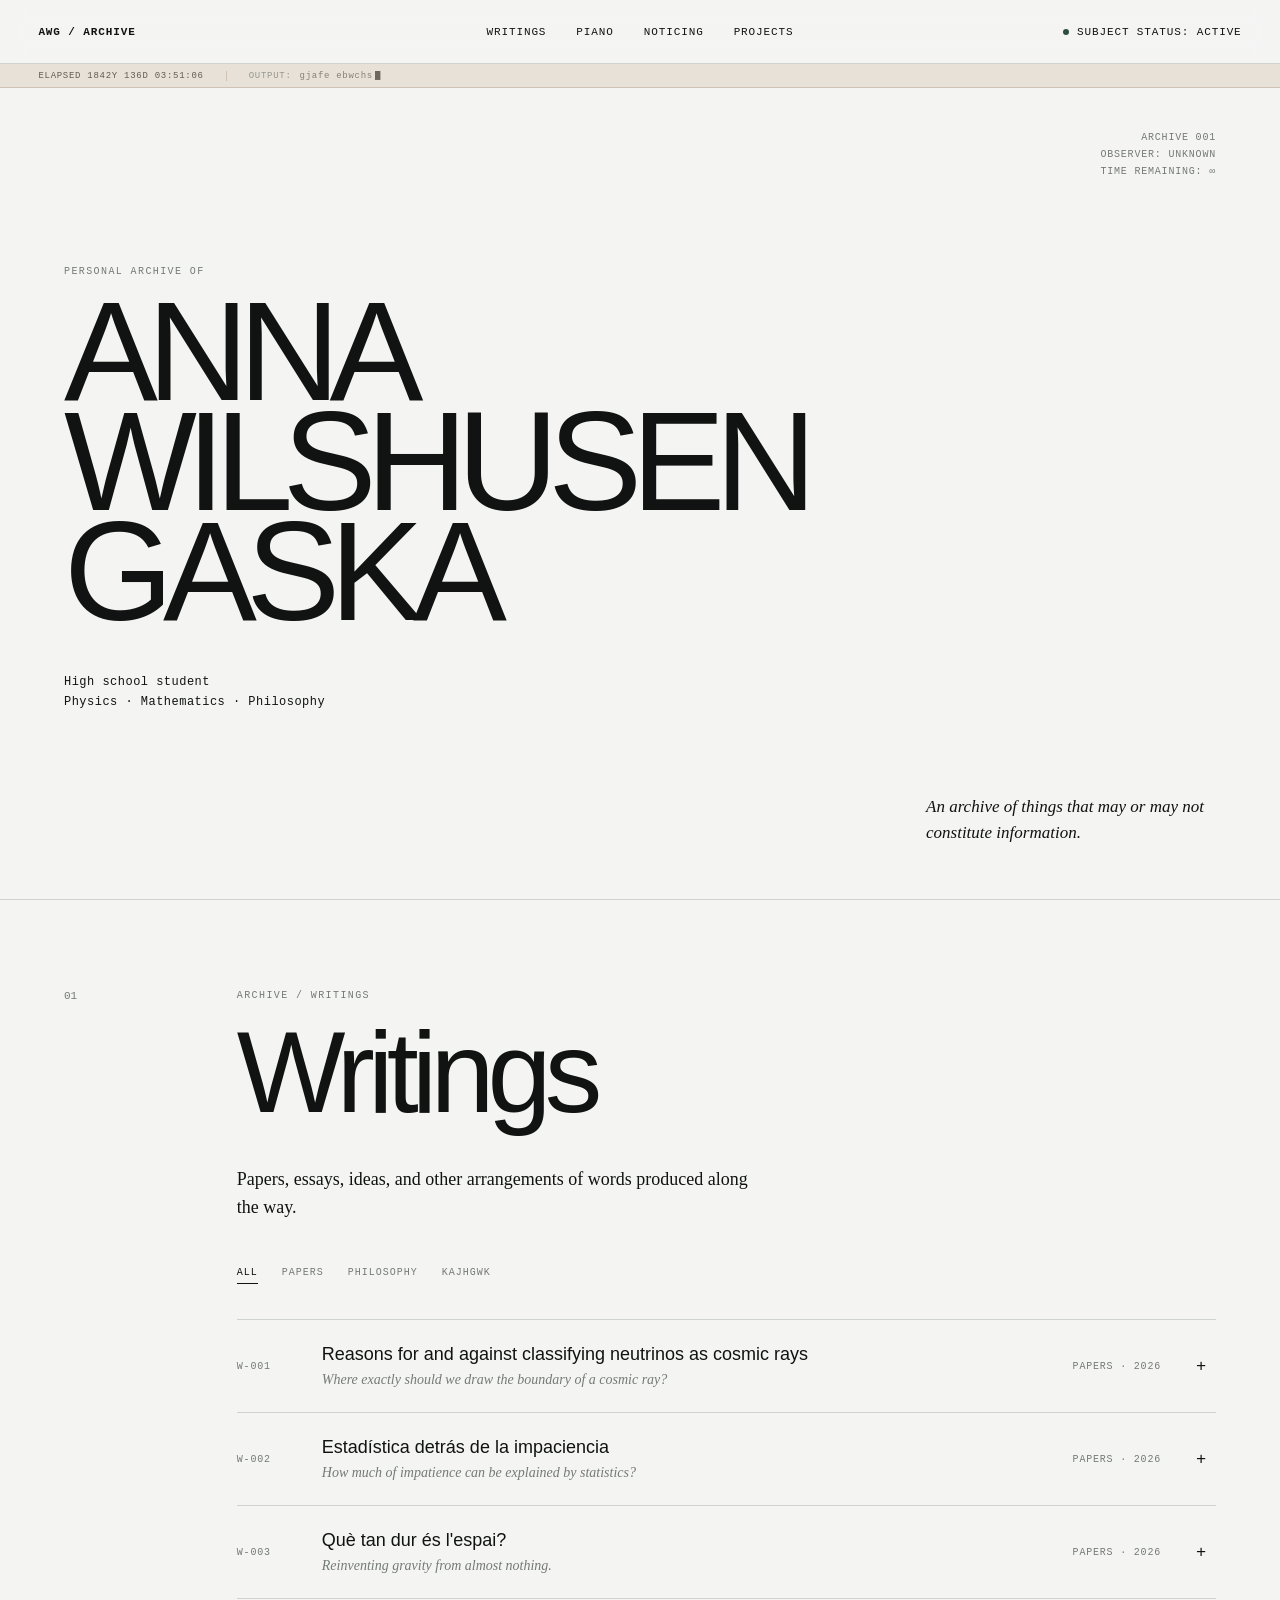
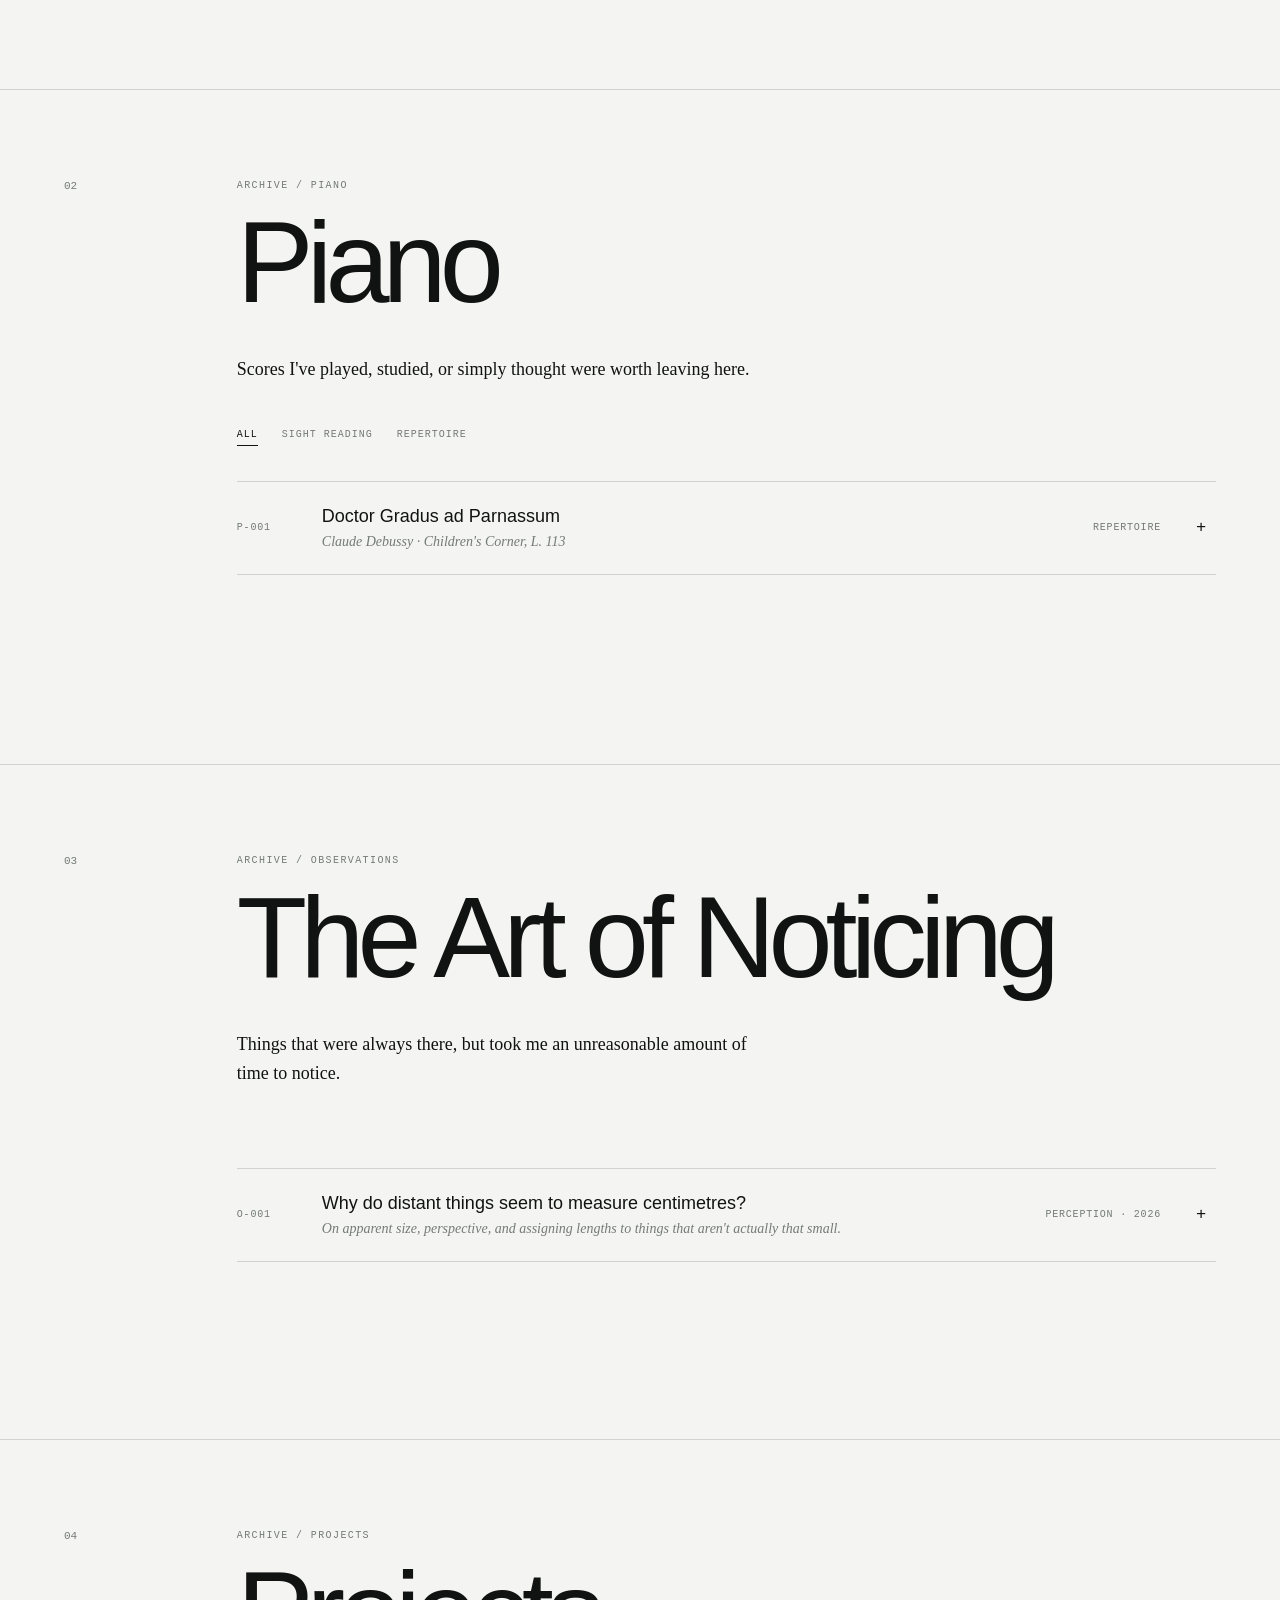
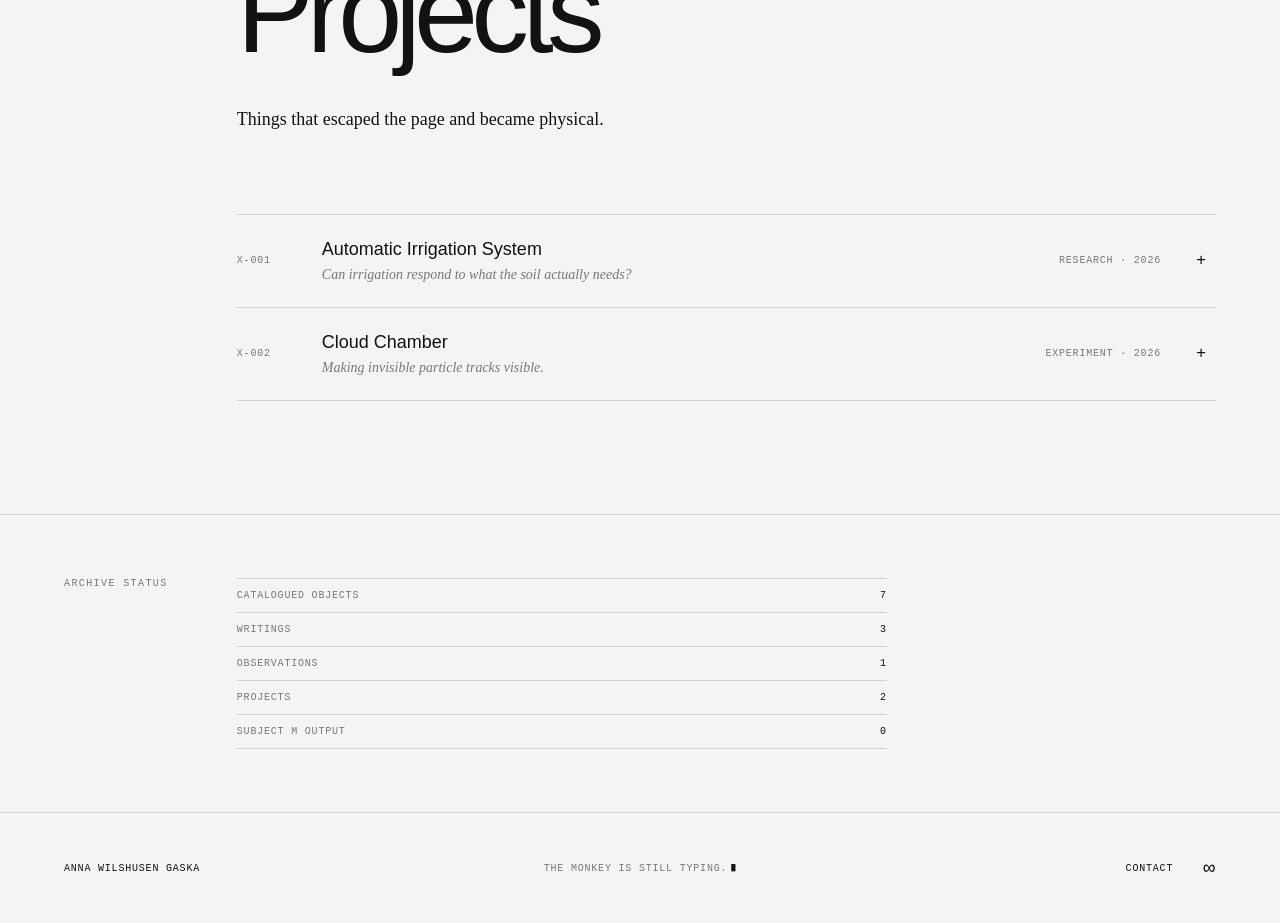
==== commit 01e72a4c: "Update meta description in index.html" ====
--- a/index.html
+++ b/index.html
@@ -4,7 +4,8 @@
     <meta charset="UTF-8">
     <meta name="viewport" content="width=device-width, initial-scale=1.0">
     <title>Anna Wilshusen Gaska</title>
-    <meta name="description" content="Personal archive of Anna Wilshusen Gaska — physics, mathematics, philosophy, writing, music and projects.">
+    <meta name="description" content="Personal archive of Anna Wilshusen Gaska - physics, mathematics, philosophy, writing, piano and projects.">
+    <meta name="author" content="Anna Wilshusen Gaska">
     <link rel="stylesheet" href="style.css">
 </head>
 <body>
--- a/style.css
+++ b/style.css
@@ -1883,3 +1883,55 @@
         top: 129px;
     }
 }
+/* SUBJECT M / OBSERVATION WINDOW */
+
+.observation-window {
+    margin: 38px 0;
+    font-family: "Courier New", Courier, monospace;
+}
+
+.observation-header {
+    display: flex;
+    justify-content: space-between;
+    padding: 9px 0;
+    border-top: 1px solid var(--line);
+    font-size: 9px;
+    letter-spacing: 0.1em;
+    color: var(--muted);
+}
+
+.observation-image {
+    width: 100%;
+    overflow: hidden;
+    border-top: 1px solid var(--text);
+    border-bottom: 1px solid var(--text);
+    background: #000;
+}
+
+.observation-image img {
+    display: block;
+    width: 100%;
+    height: auto;
+}
+
+.observation-data {
+    display: grid;
+    grid-template-columns: 180px 1fr;
+    font-size: 9px;
+    letter-spacing: 0.08em;
+}
+
+.observation-data span {
+    padding: 9px 0;
+    border-bottom: 1px solid var(--line);
+}
+
+.observation-data span:nth-child(odd) {
+    color: var(--muted);
+}
+
+@media (max-width: 750px) {
+    .observation-data {
+        grid-template-columns: 130px 1fr;
+    }
+}
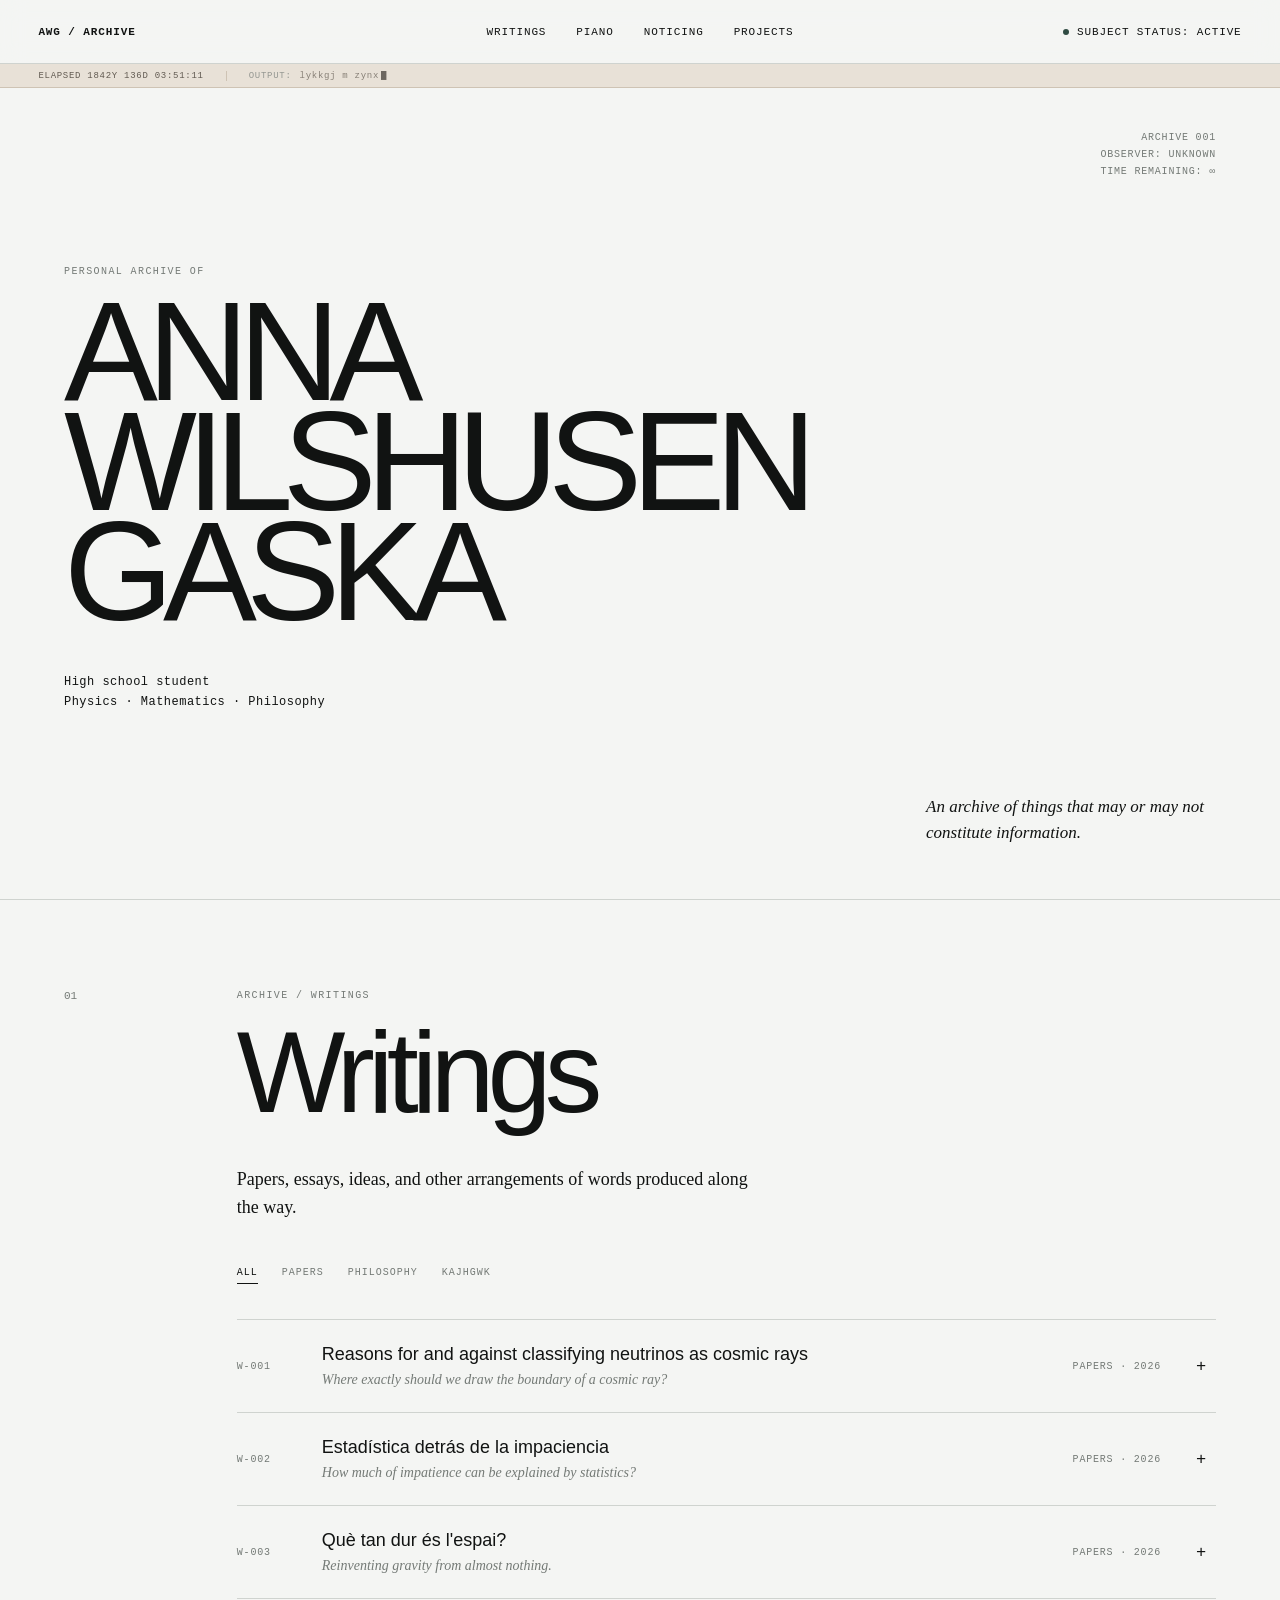
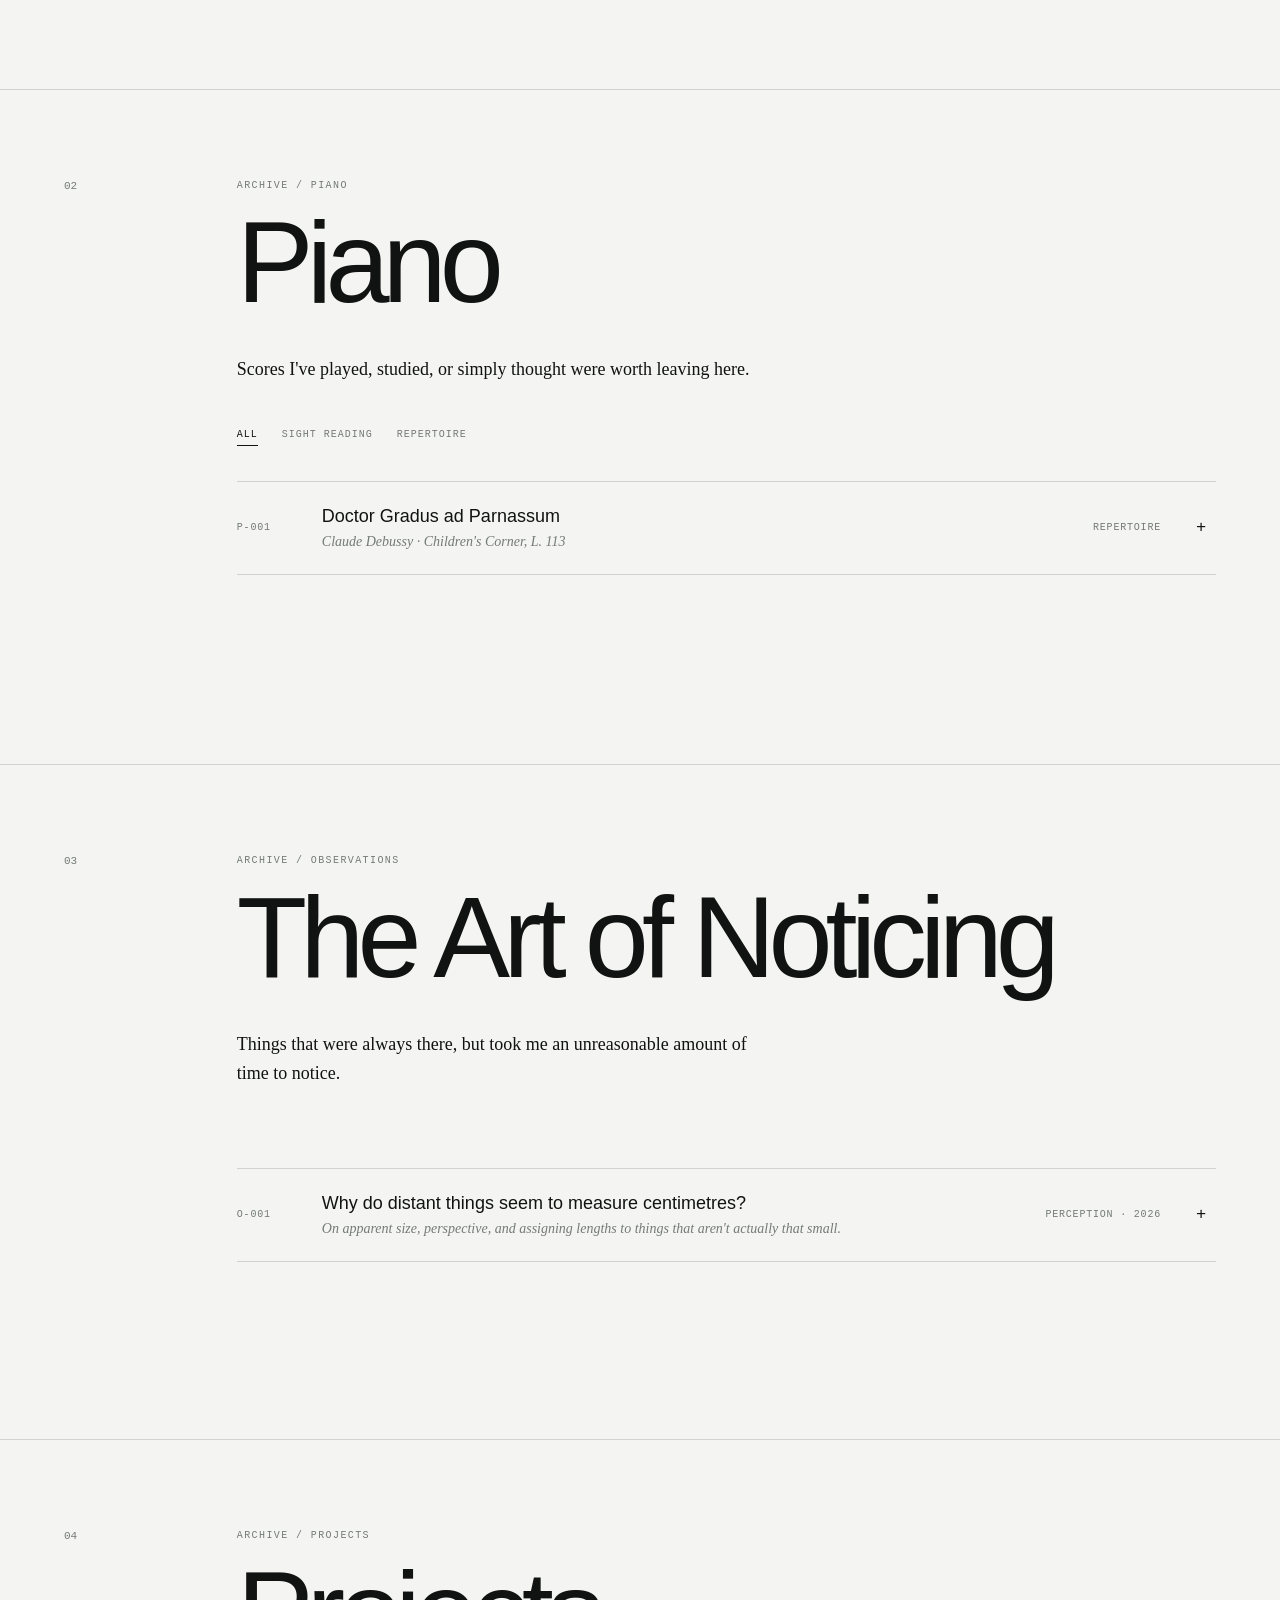
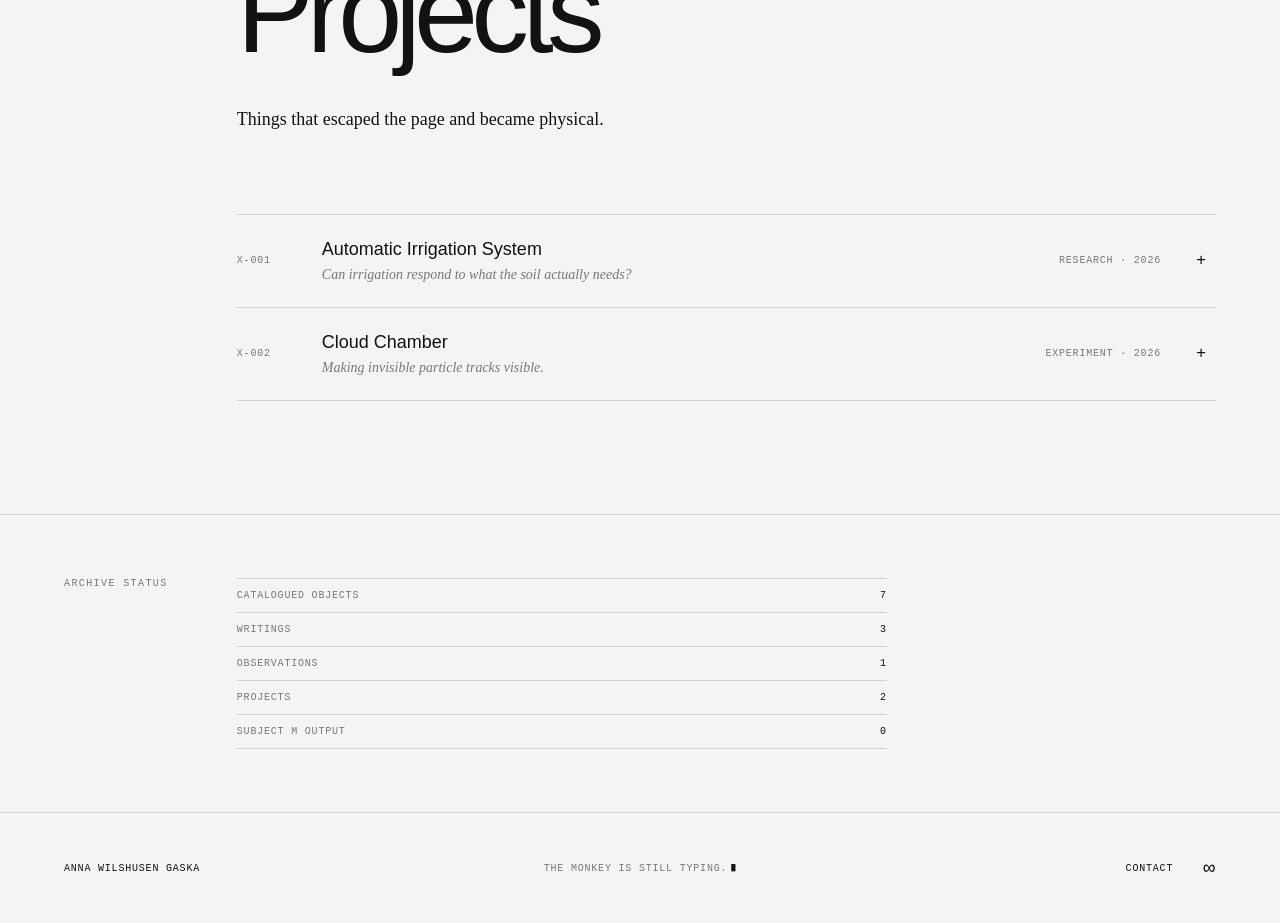
==== commit 0a0205c3: "Add Google site verification meta tag" ====
--- a/index.html
+++ b/index.html
@@ -2,6 +2,7 @@
 <html lang="en">
 <head>
     <meta charset="UTF-8">
+    <meta name="google-site-verification" content="h4LI9AwJGjWX9R-xrt-dbBV5ANUbhBJXbpix7gh_XB0" />
     <meta name="viewport" content="width=device-width, initial-scale=1.0">
     <title>Anna Wilshusen Gaska</title>
     <meta name="description" content="Personal archive of Anna Wilshusen Gaska - physics, mathematics, philosophy, writing, piano and projects.">
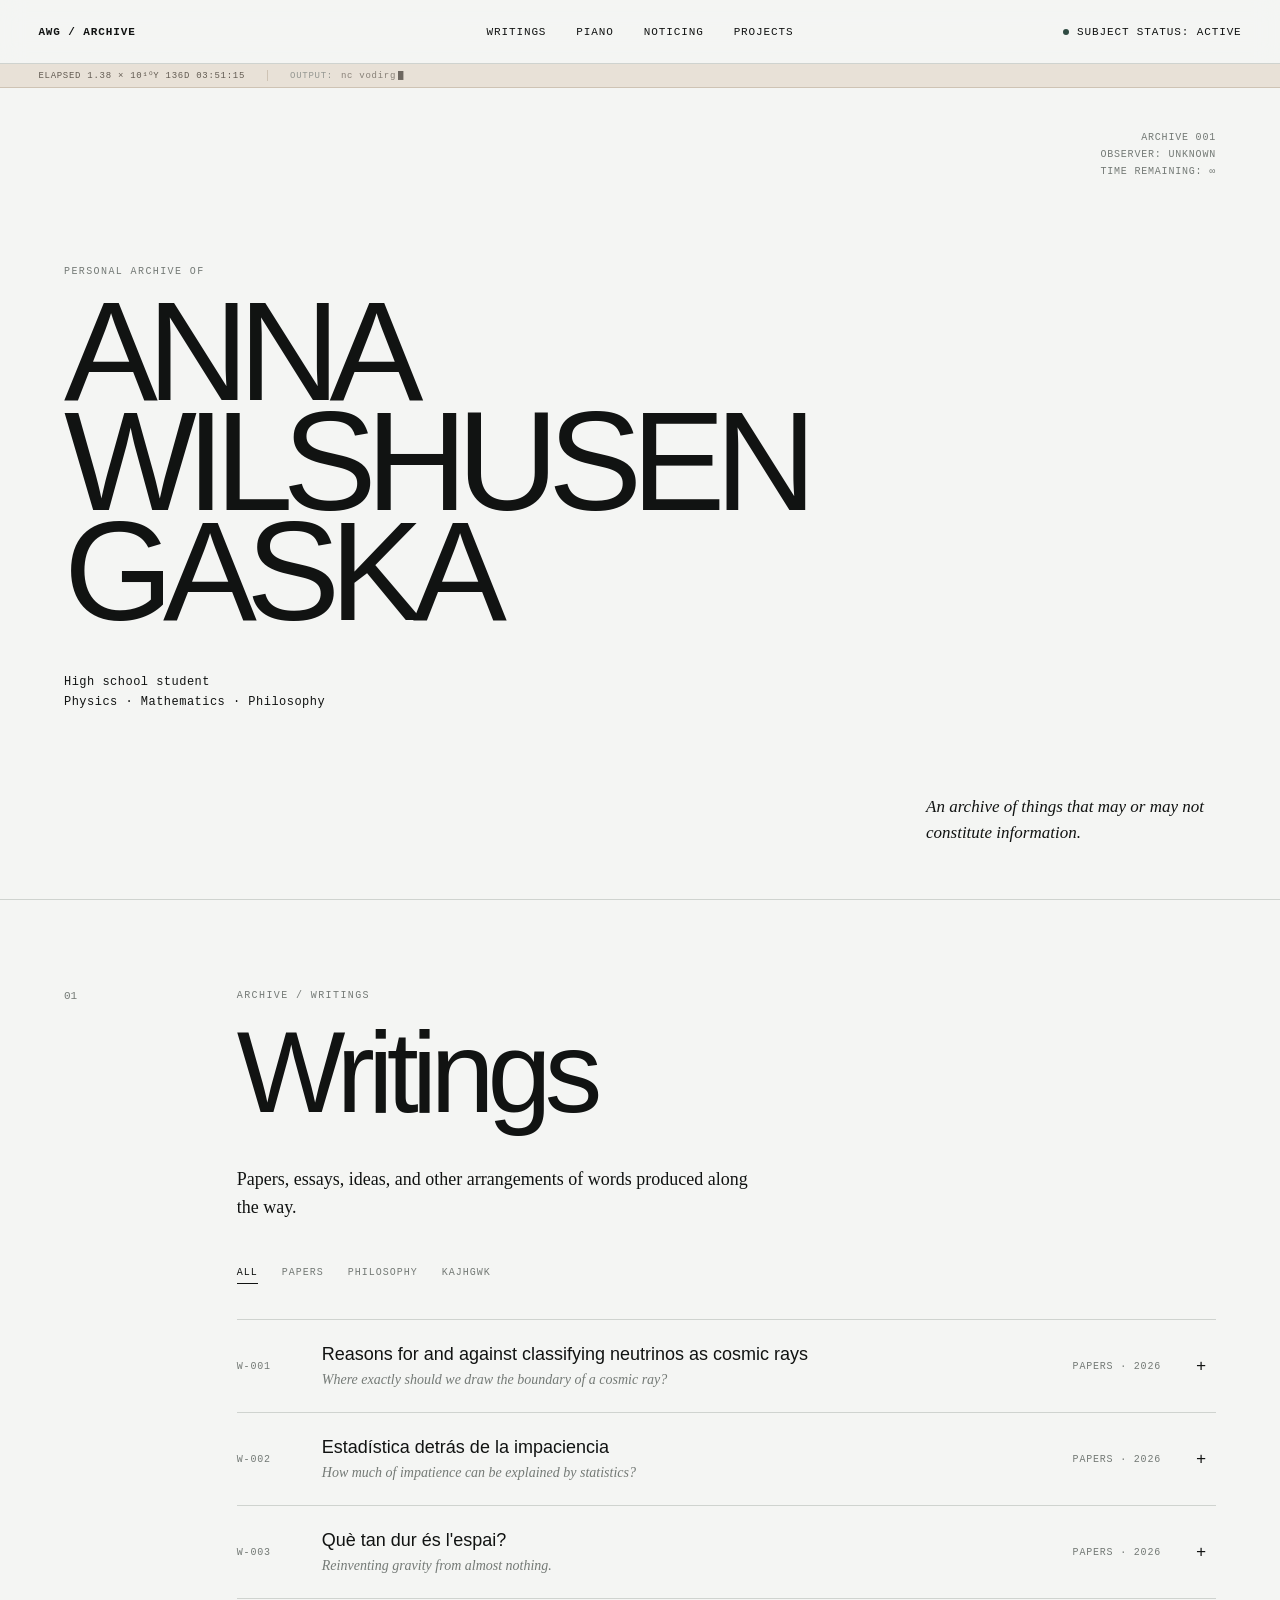
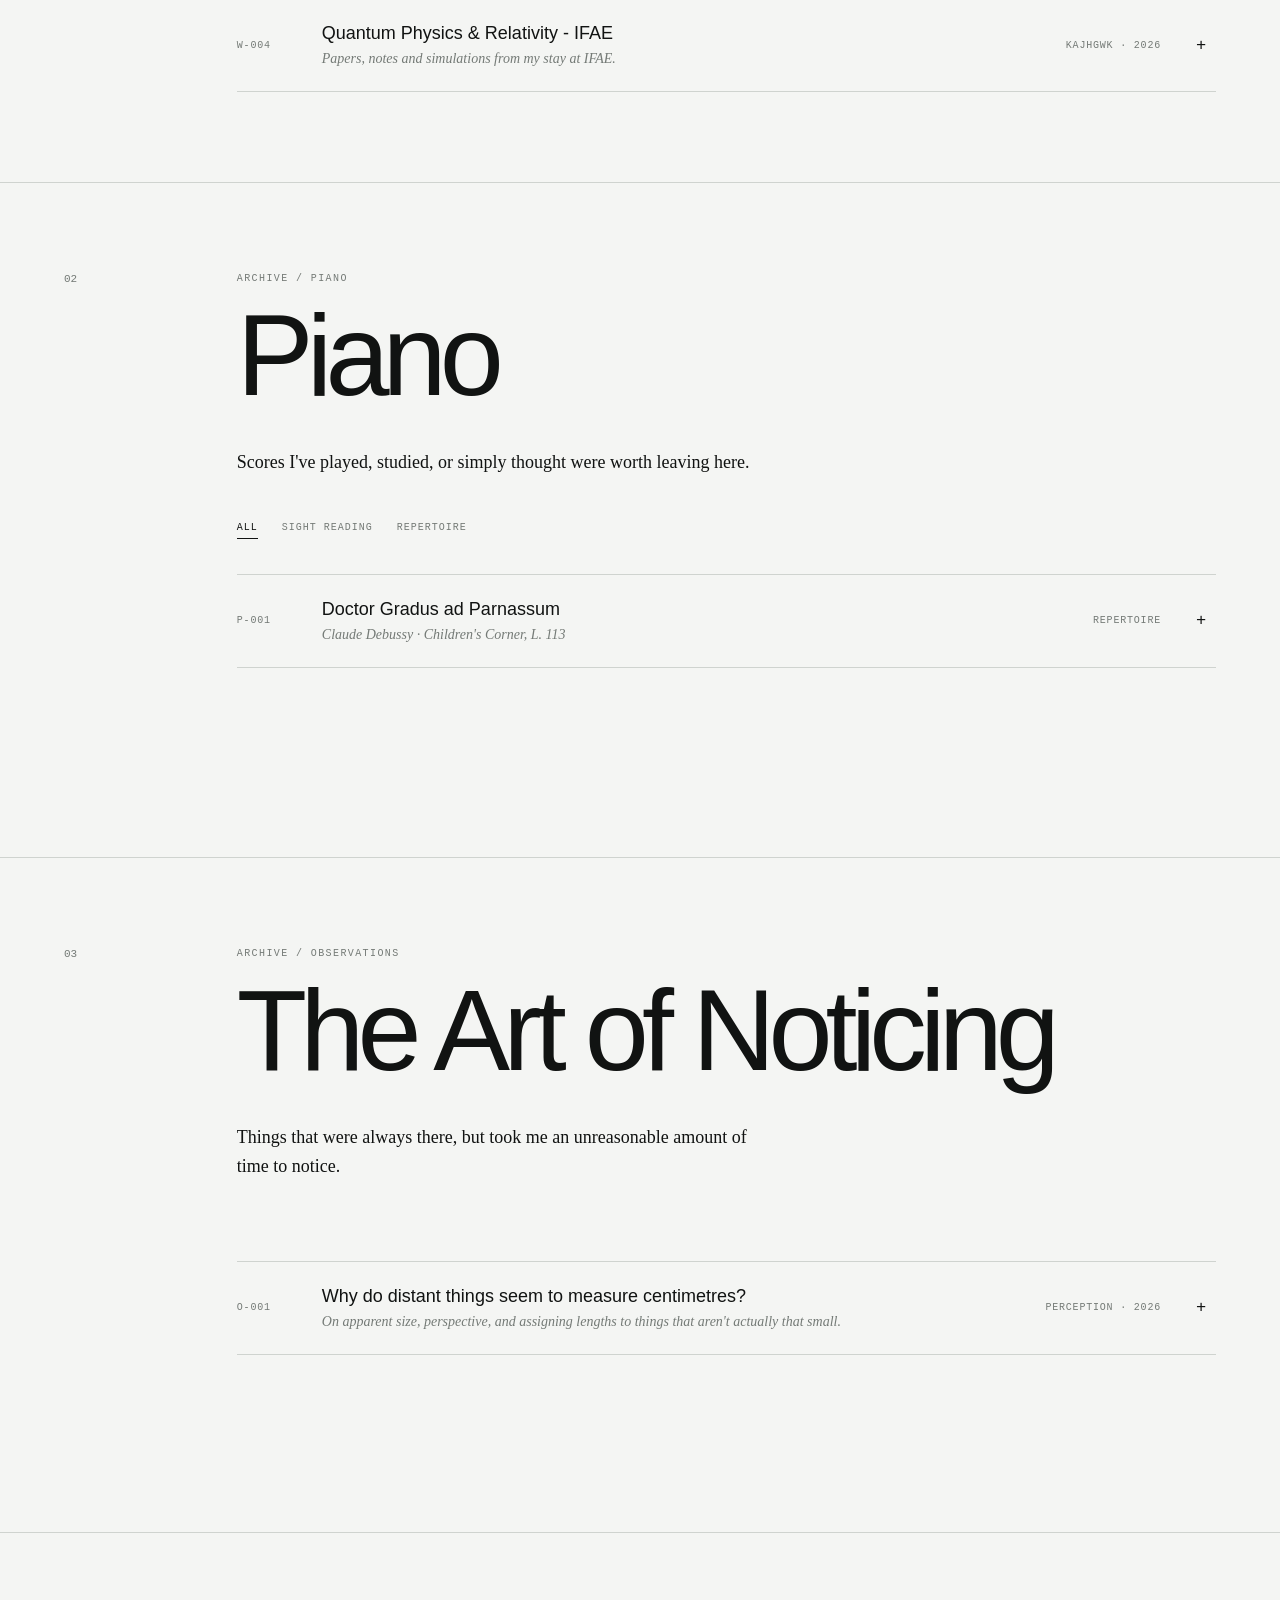
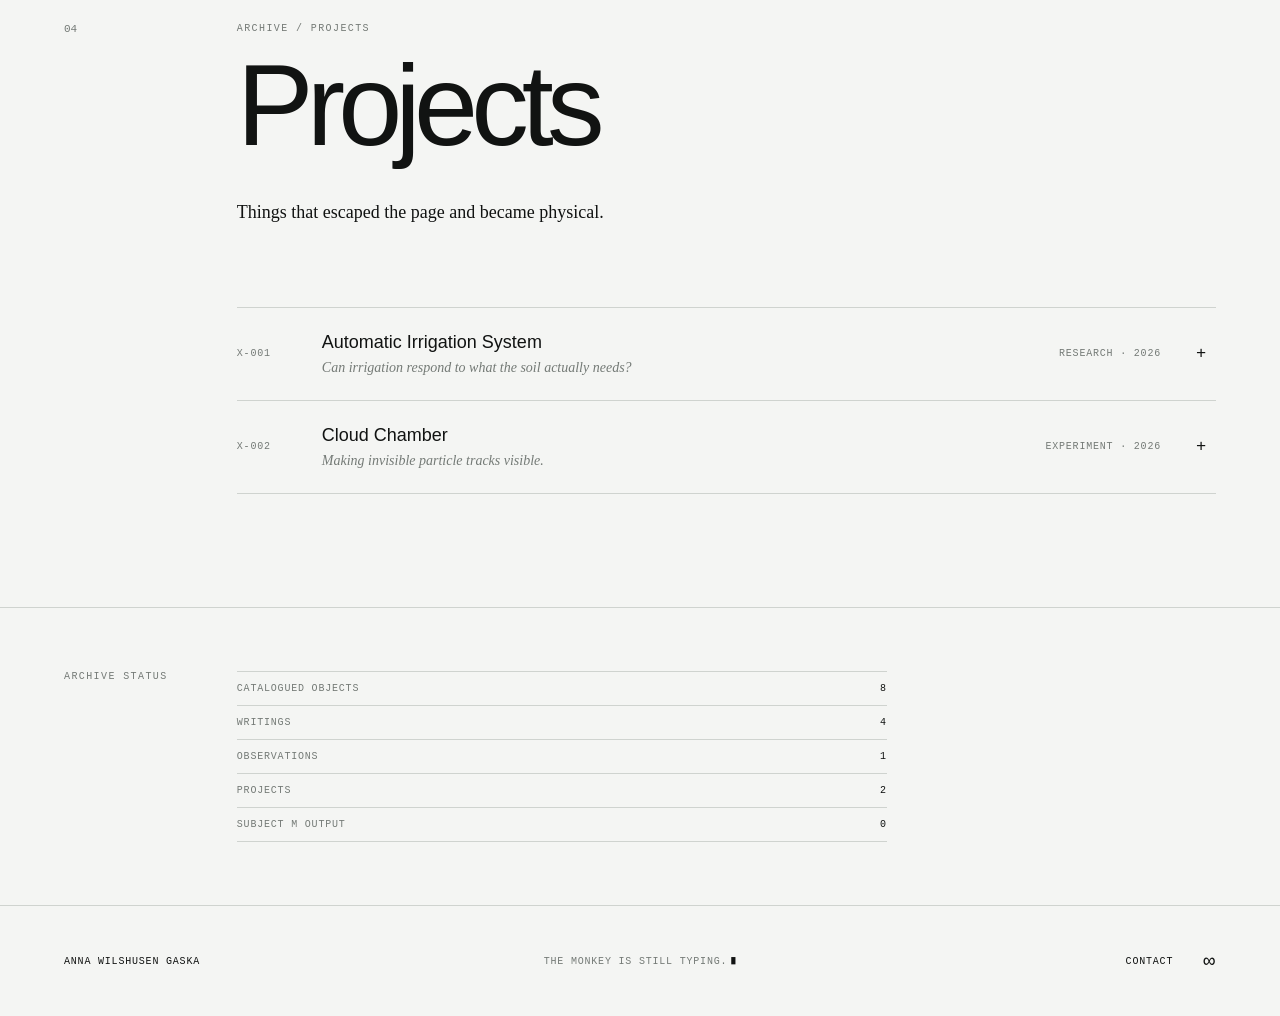
==== commit 7184aa33: "Update elapsed time format and base years value" ====
--- a/index.html
+++ b/index.html
@@ -22,7 +22,7 @@
     </header>
     <div class="subject-stream">
         <div class="subject-elapsed">
-            ELAPSED <span id="subjectElapsed">1842Y 073D 16:42:08</span>
+            ELAPSED <span id="subjectElapsed">1.38 × 10¹⁰Y 073D 16:42:08</span>
         </div>
     
         <div class="subject-output">
@@ -376,7 +376,7 @@
     const elapsedDisplay = document.getElementById("subjectElapsed");
     const subjectOutput = document.getElementById("subjectOutput");
     
-    const SUBJECT_BASE_YEARS = 1842;
+    const SUBJECT_BASE_YEARS = 13_800_000_000;
     const SUBJECT_BASE_DAYS = 73;
     const SUBJECT_BASE_HOURS = 16;
     const SUBJECT_BASE_MINUTES = 42;
@@ -408,7 +408,7 @@
         const minutes = Math.floor(totalSeconds / 60);
         const seconds = totalSeconds % 60;
     
-        return `${years}Y ${String(days).padStart(3, "0")}D ${String(hours).padStart(2, "0")}:${String(minutes).padStart(2, "0")}:${String(seconds).padStart(2, "0")}`;
+        return `1.38 × 10¹⁰Y ${String(days).padStart(3, "0")}D ${String(hours).padStart(2, "0")}:${String(minutes).padStart(2, "0")}:${String(seconds).padStart(2, "0")}`;
     }
     
     function updateSubjectTime() {
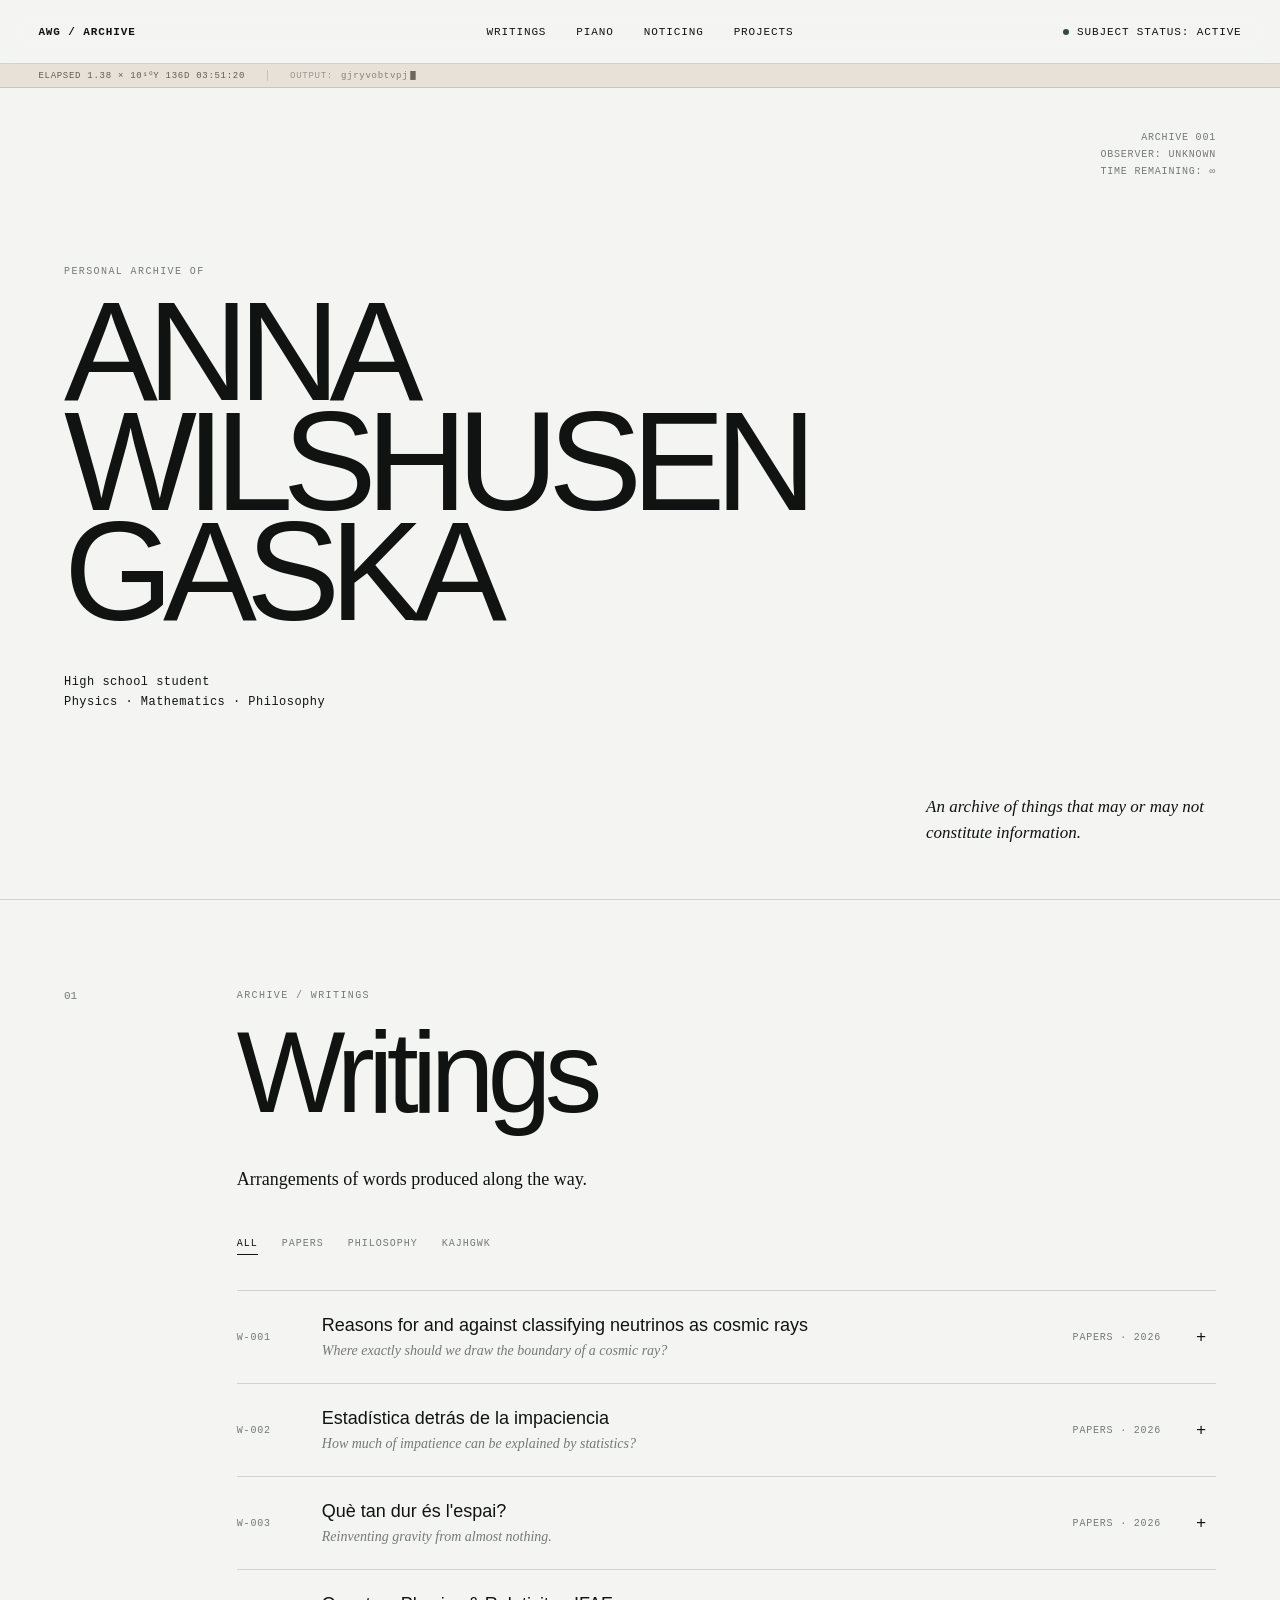
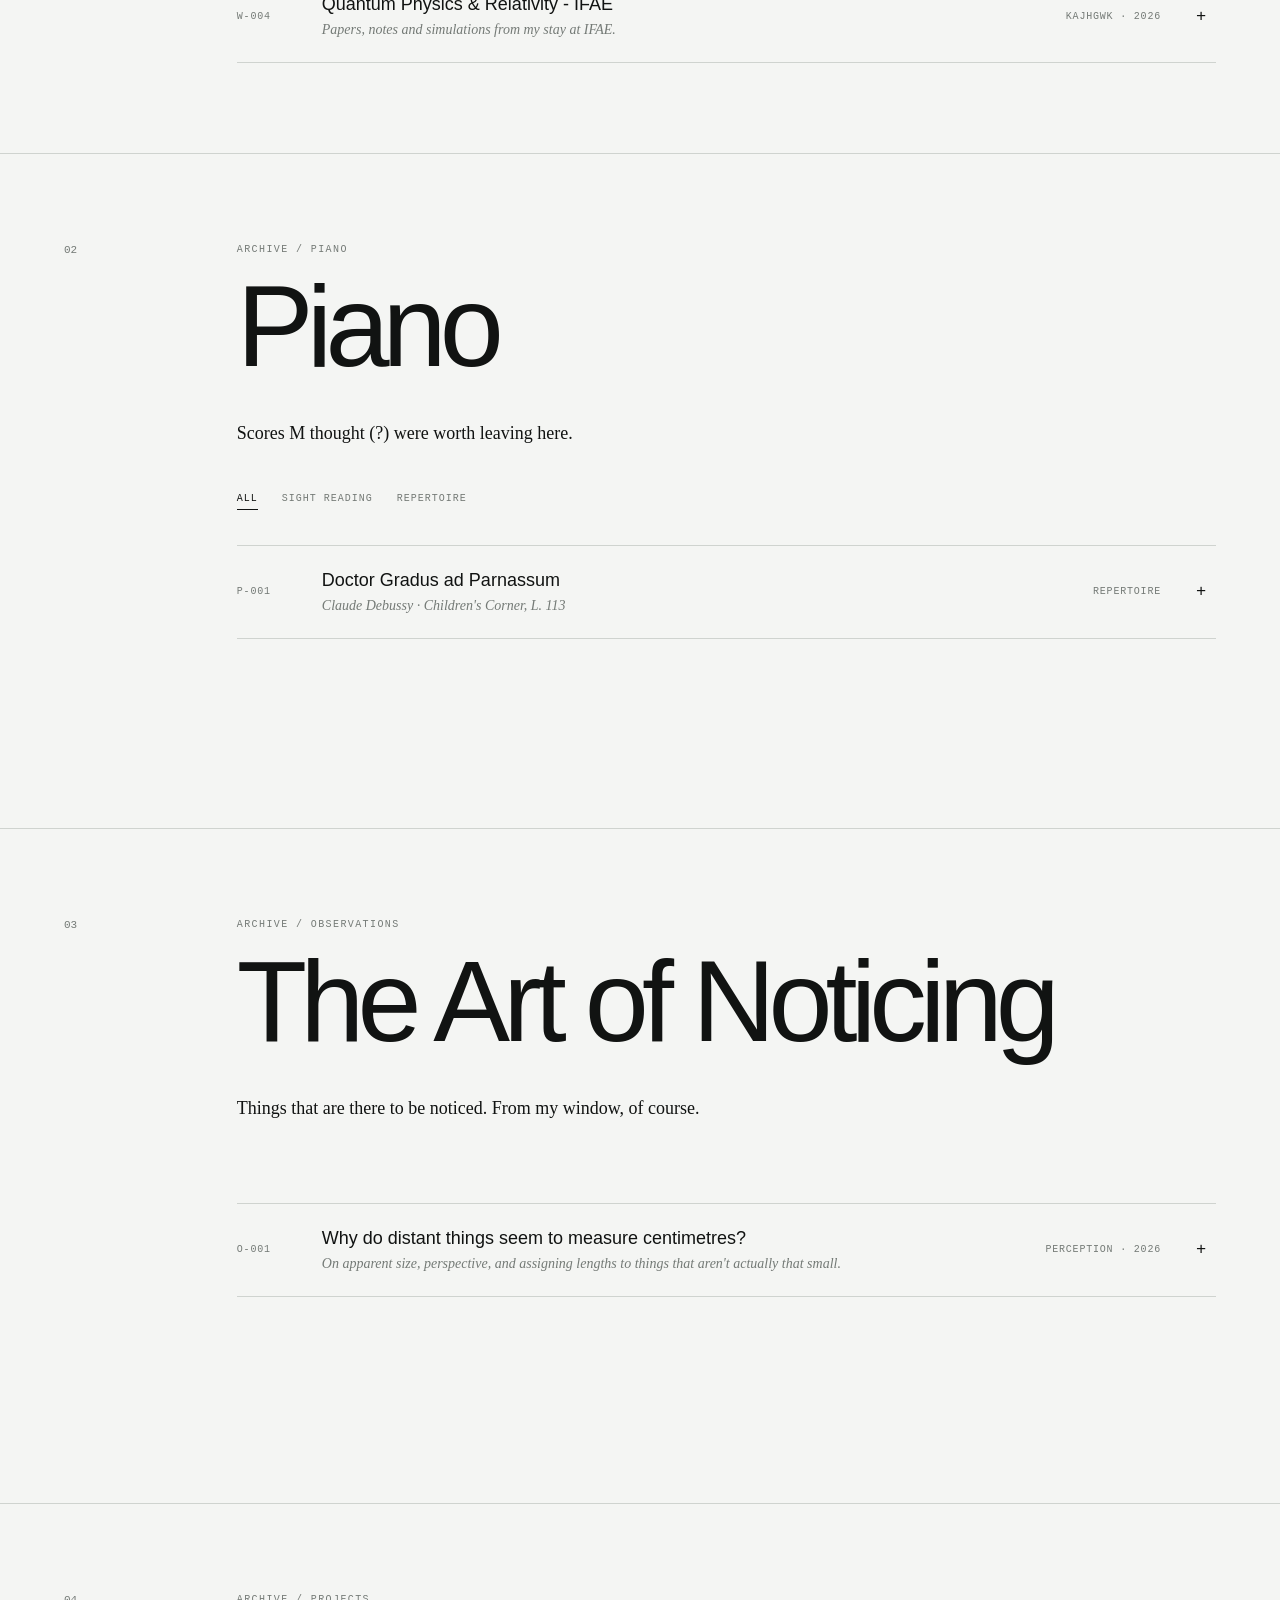
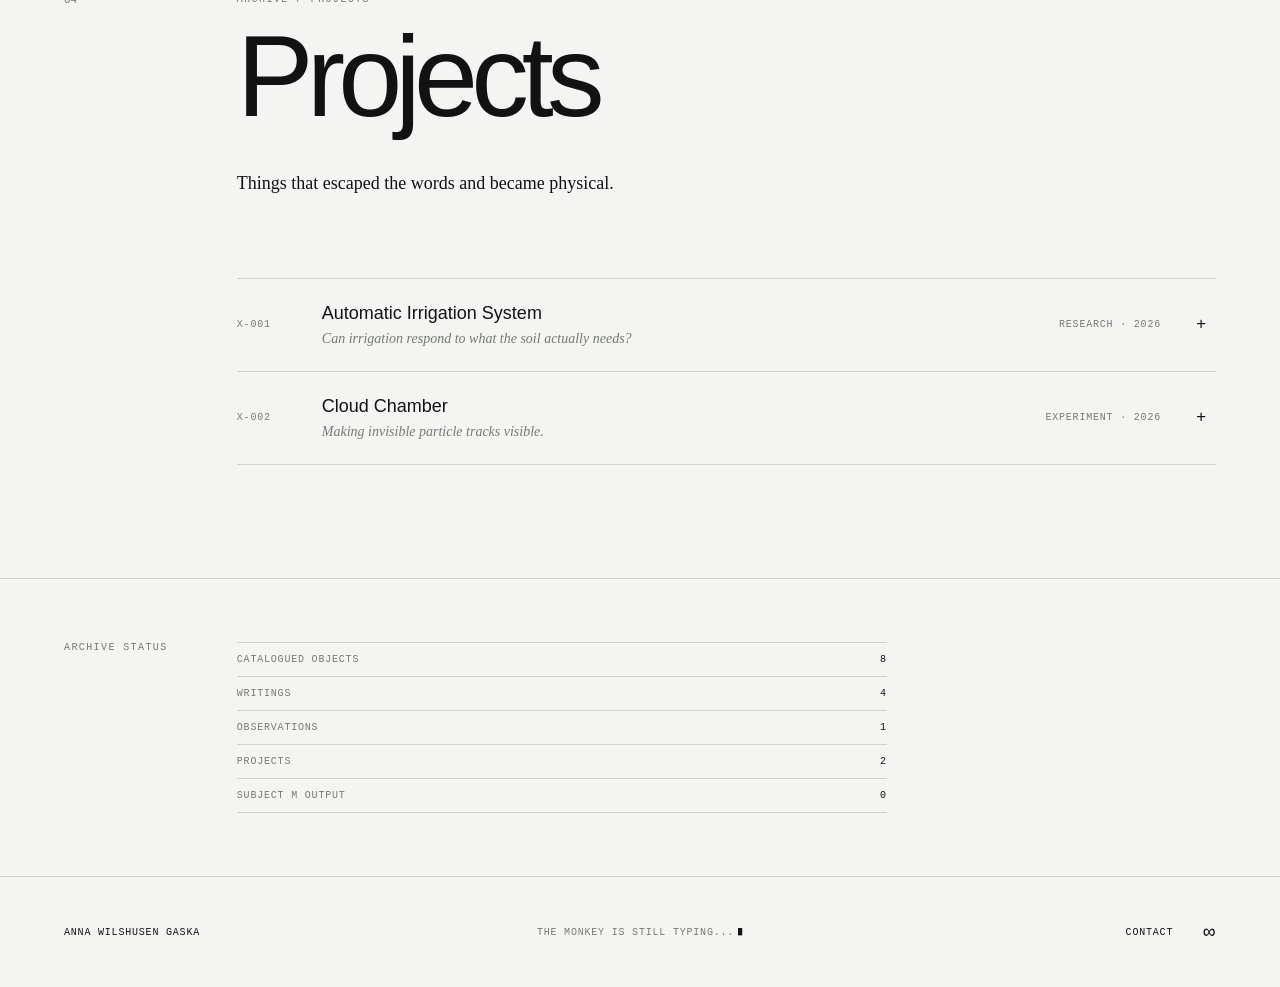
==== commit d0b06ea9: "Update section intros and footer text in index.html" ====
--- a/index.html
+++ b/index.html
@@ -43,13 +43,13 @@
             </div>
             <p class="archive-statement">An archive of things that may or may not constitute information.</p>
         </section>
-
+<!------------------------------------------------- WRITINGS --------------------------------------------------->
         <section class="archive-section" id="writings">
             <div class="section-number">01</div>
             <div class="section-content">
                 <p class="section-label">ARCHIVE / WRITINGS</p>
                 <h2>Writings</h2>
-                <p class="section-intro">Papers, essays, ideas, and other arrangements of words produced along the way.</p>
+                <p class="section-intro">Arrangements of words produced along the way.</p>
 
                 <div class="archive-filters">
                     <button class="filter-button active" data-group="writing" data-filter="all">ALL</button>
@@ -61,13 +61,13 @@
                 <div class="archive-list" id="writingList"></div>
             </div>
         </section>
-
+<!------------------------------------------------- PIANO --------------------------------------------------->
         <section class="archive-section" id="piano">
             <div class="section-number">02</div>
             <div class="section-content">
                 <p class="section-label">ARCHIVE / PIANO</p>
                 <h2>Piano</h2>
-                <p class="section-intro">Scores I've played, studied, or simply thought were worth leaving here.</p>
+                <p class="section-intro">Scores M thought (?) were worth leaving here.</p>
 
                 <div class="archive-filters">
                     <button class="filter-button active" data-group="piano" data-filter="all">ALL</button>
@@ -78,28 +78,28 @@
                 <div class="archive-list" id="pianoList"></div>
             </div>
         </section>
-
+<!------------------------------------------------- NOTICING --------------------------------------------------->
         <section class="archive-section" id="noticing">
             <div class="section-number">03</div>
             <div class="section-content">
                 <p class="section-label">ARCHIVE / OBSERVATIONS</p>
                 <h2>The Art of Noticing</h2>
-                <p class="section-intro">Things that were always there, but took me an unreasonable amount of time to notice.</p>
+                <p class="section-intro">Things that are there to be noticed. From my window, of course.</p>
                 <div class="archive-list" id="noticingList"></div>
             </div>
         </section>
-
+<!------------------------------------------------- PROJECTS --------------------------------------------------->
         <section class="archive-section" id="projects">
             <div class="section-number">04</div>
             <div class="section-content">
                 <p class="section-label">ARCHIVE / PROJECTS</p>
                 <h2>Projects</h2>
-                <p class="section-intro">Things that escaped the page and became physical.</p>
+                <p class="section-intro">Things that escaped the words and became physical.</p>
                 <div class="archive-list" id="projectList"></div>
             </div>
         </section>
     </main>
-
+<!------------------------------------------------- ARCHIVE STATUS --------------------------------------------------->
     <section class="archive-status-block">
         <p class="section-label">ARCHIVE STATUS</p>
         <div class="archive-status-data">
@@ -113,7 +113,7 @@
 
     <footer class="main-footer">
         <span>ANNA WILSHUSEN GASKA</span>
-        <span class="subject-footer">THE MONKEY IS STILL TYPING.<span class="typing-cursor">█</span></span>
+        <span class="subject-footer">THE MONKEY IS STILL TYPING...<span class="typing-cursor">█</span></span>
         <div class="footer-links">
             <a href="transmission.html">CONTACT</a>
             <a class="infinity-link" href="portfolio.html" aria-label="Portfolio">∞</a>
@@ -330,7 +330,8 @@
             writing: document.getElementById("writingList"),
             piano: document.getElementById("pianoList"),
             noticing: document.getElementById("noticingList"),
-            project: document.getElementById("projectList")
+            project: document.getElementById("projectList"),
+            library: document.getElementById("libraryList")
         };
     
         Object.values(destinations).forEach(destination => {
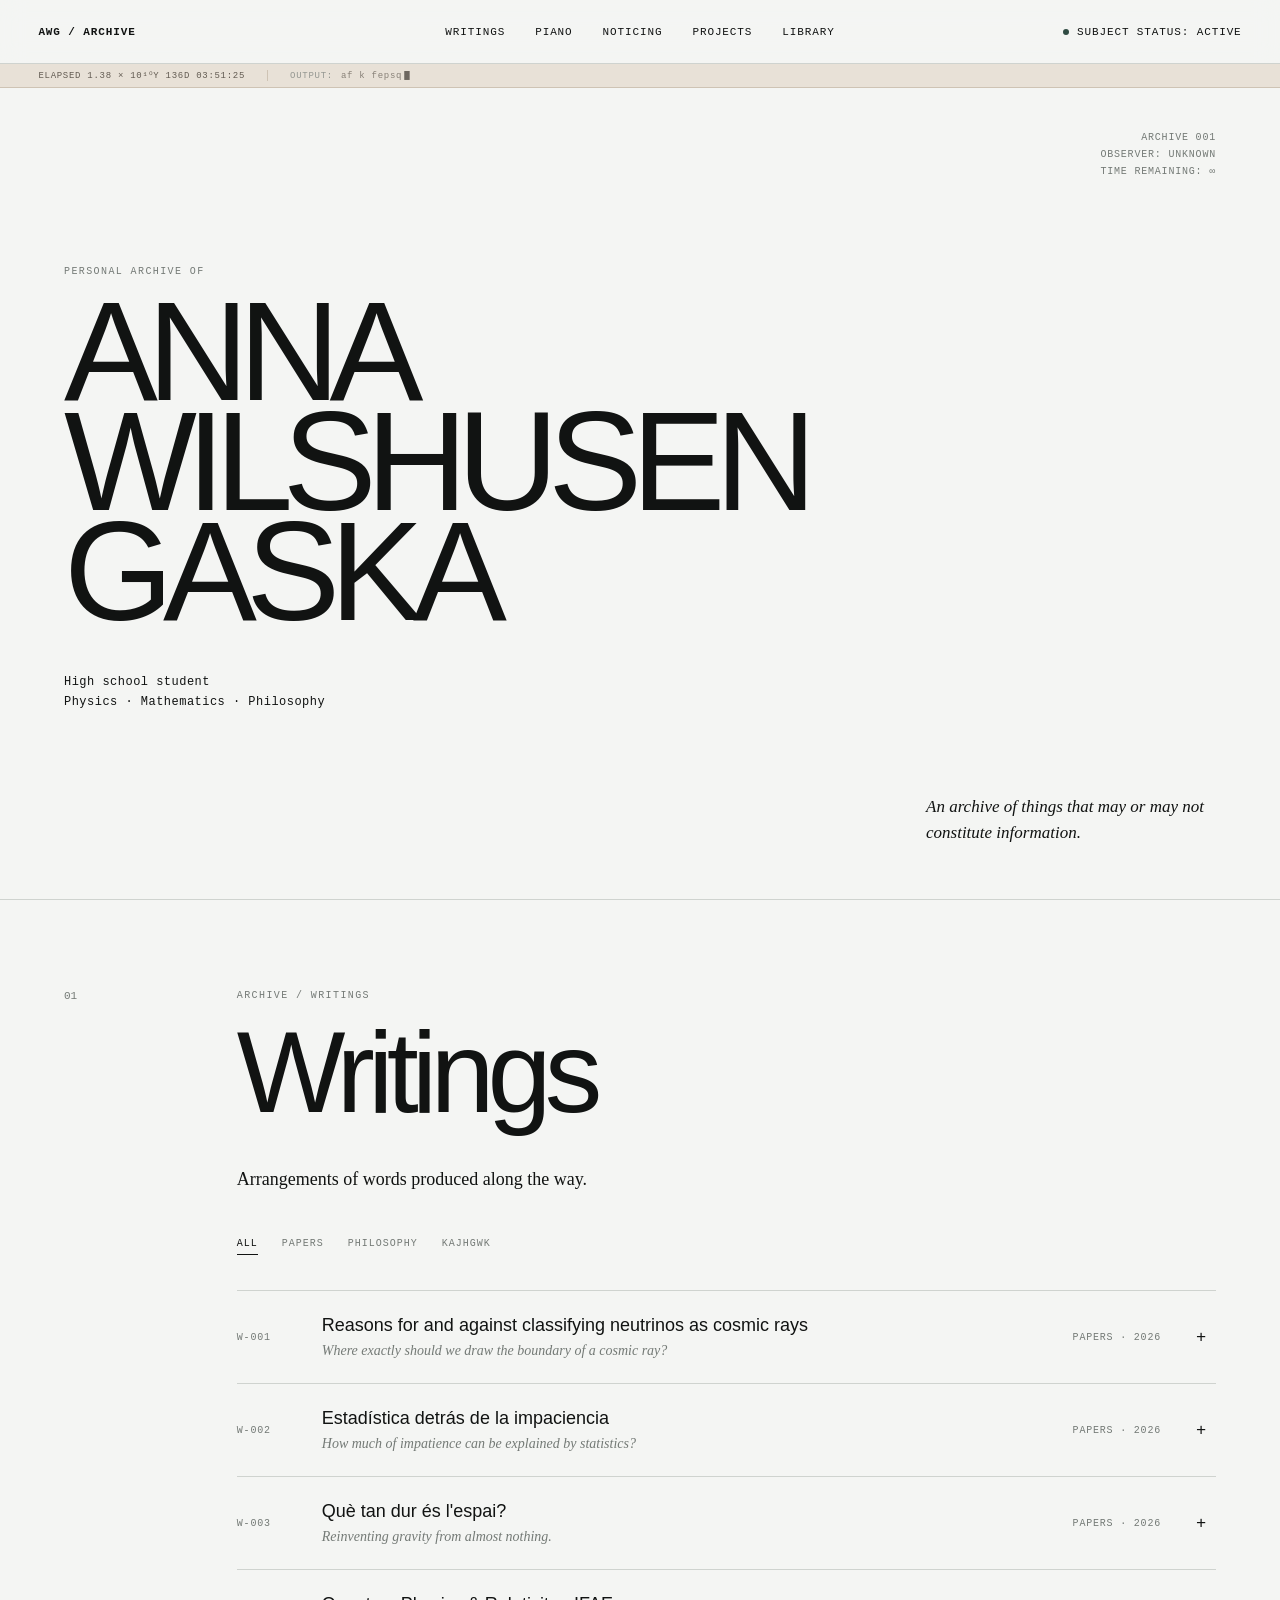
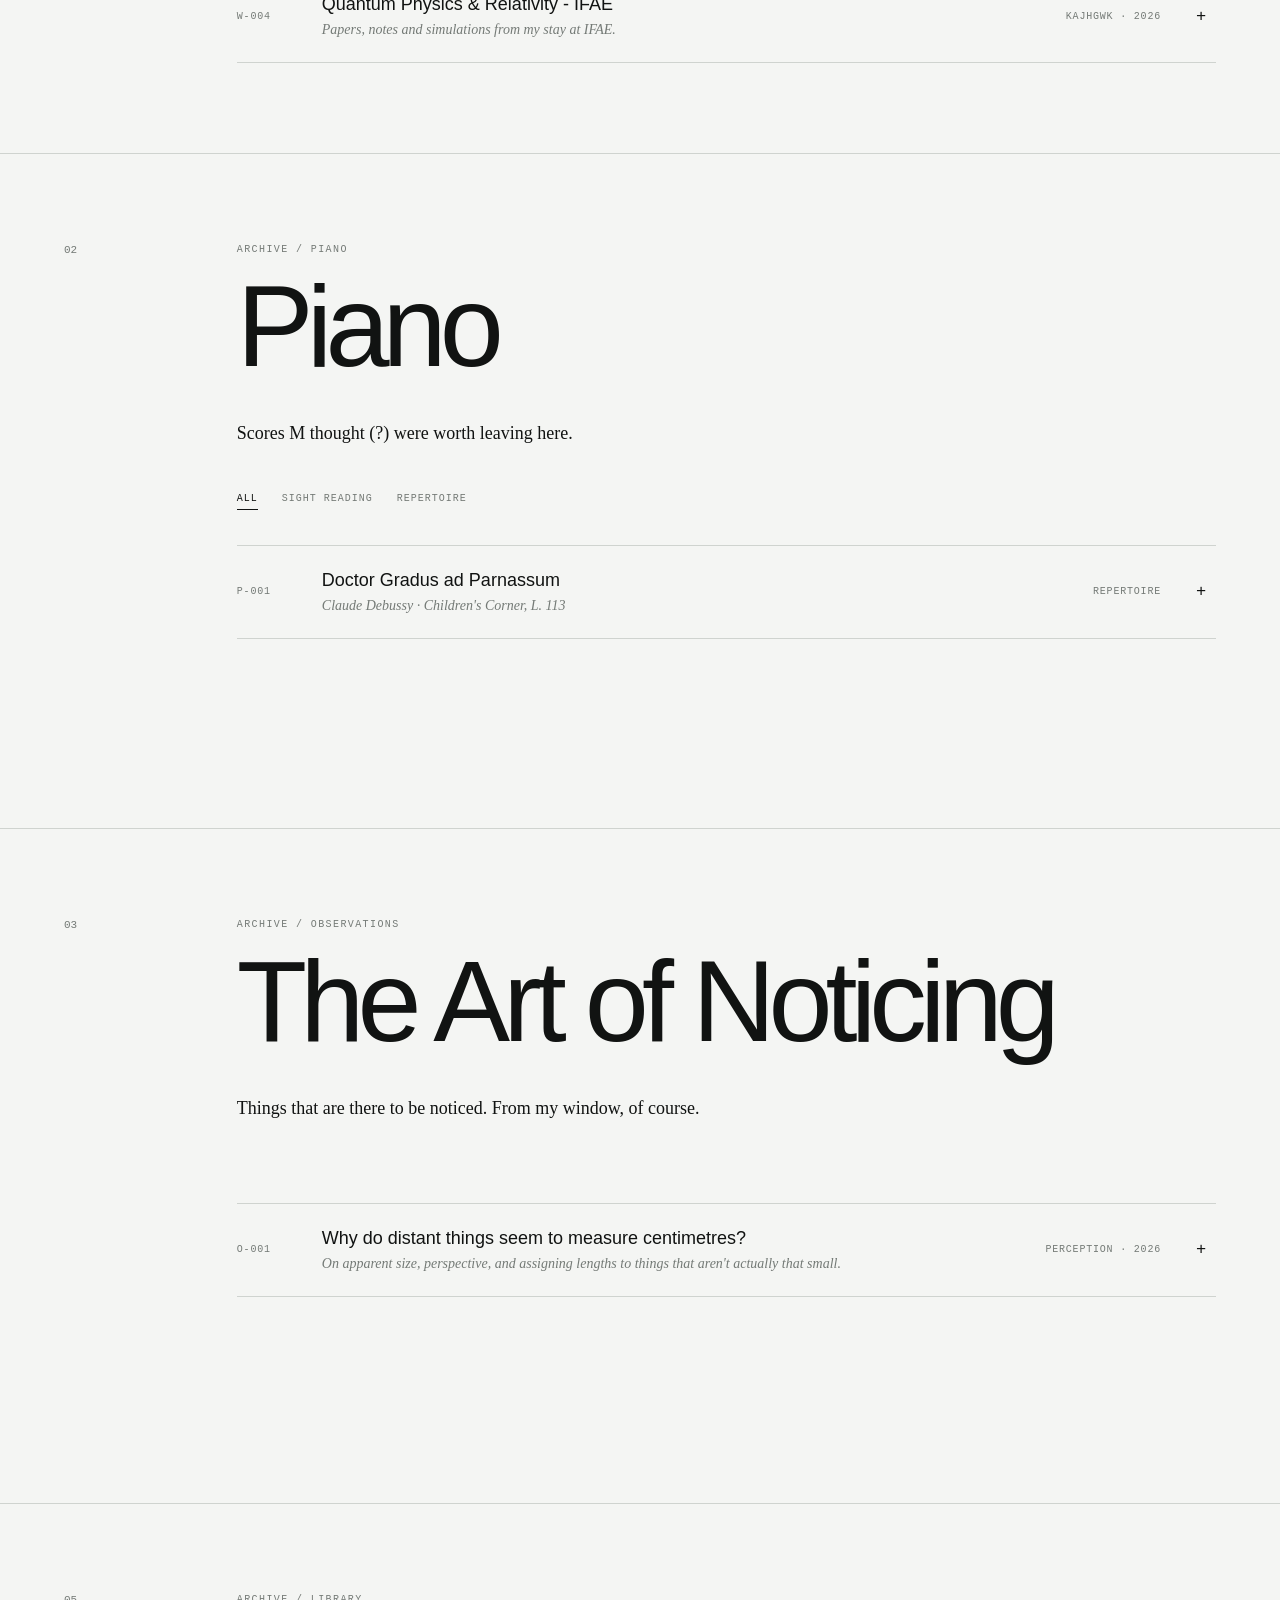
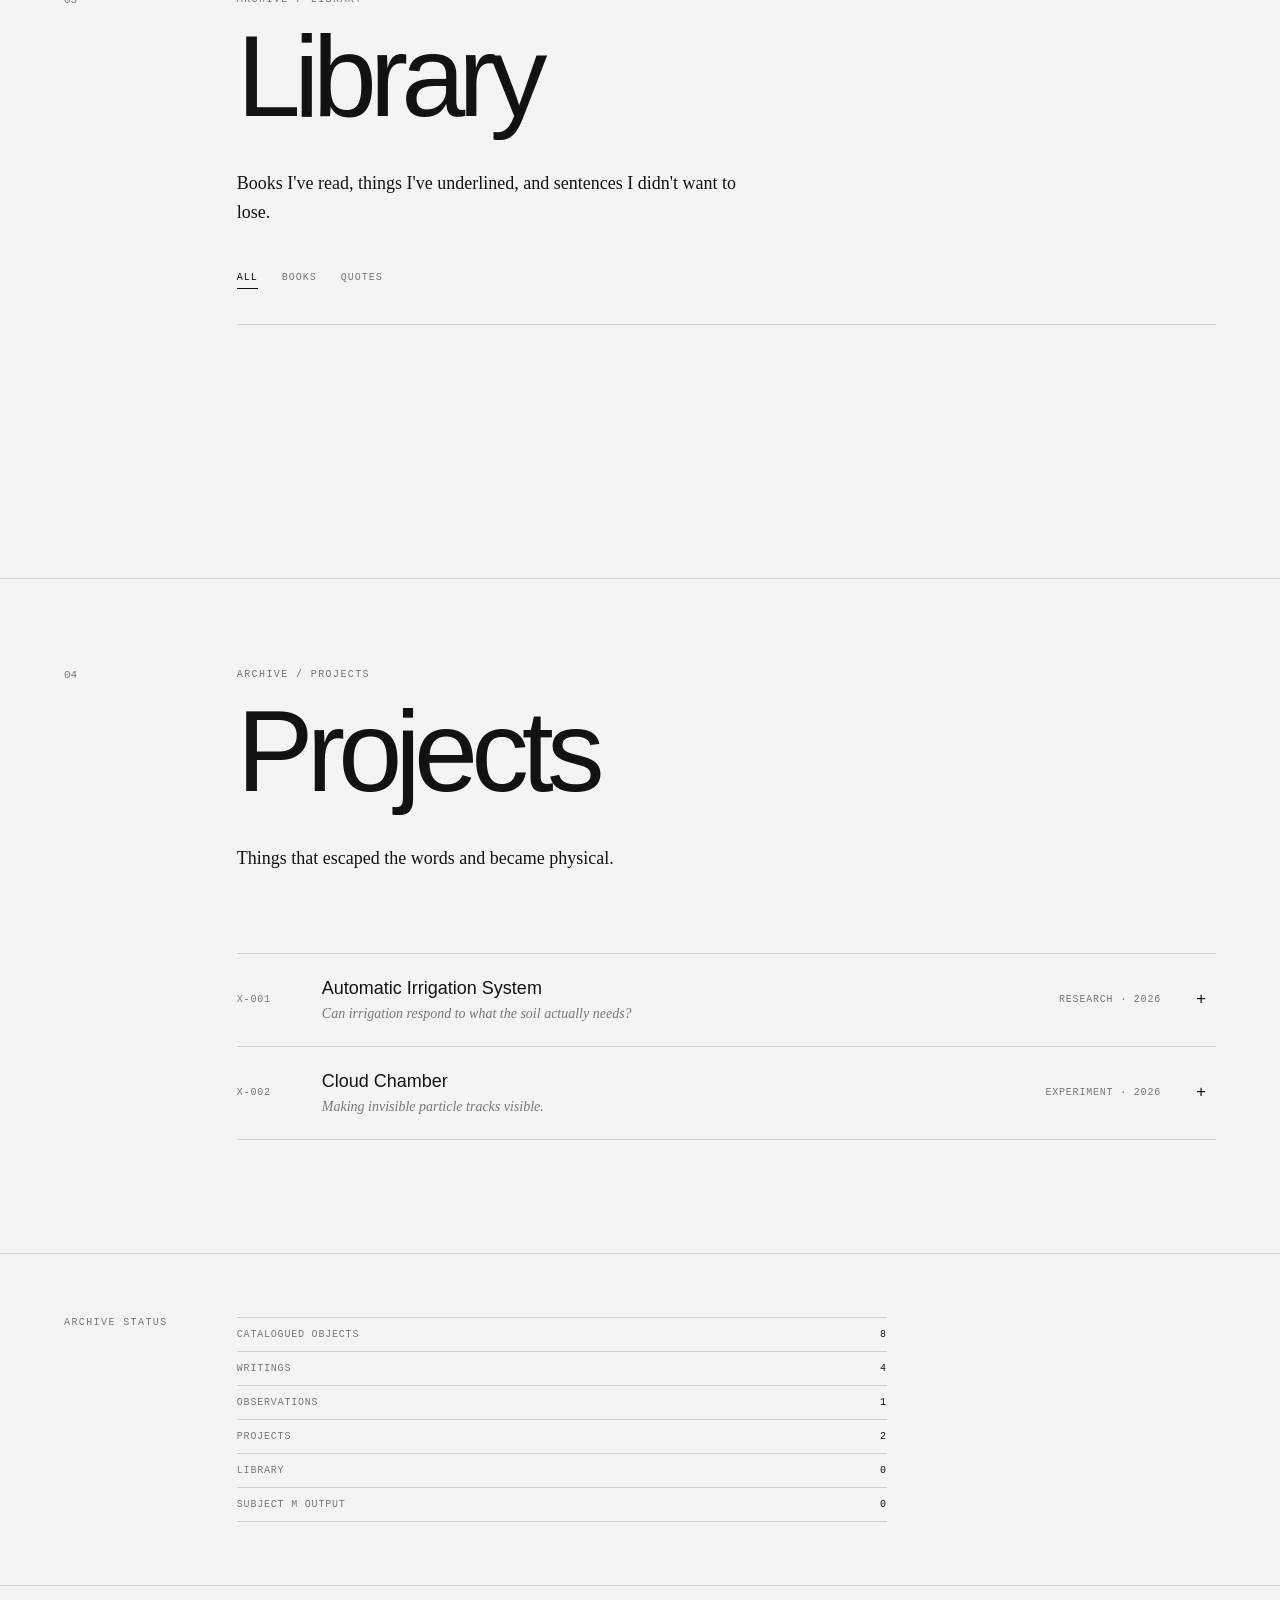
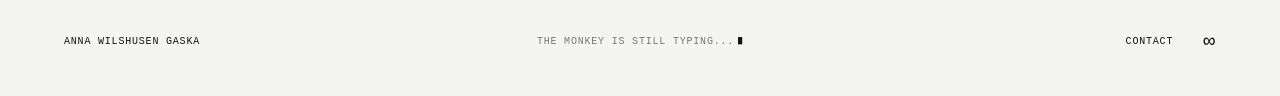
==== commit bf2fc545: "Add library section and update counts" ====
--- a/index.html
+++ b/index.html
@@ -17,6 +17,7 @@
             <a href="#piano">PIANO</a>
             <a href="#noticing">NOTICING</a>
             <a href="#projects">PROJECTS</a>
+            <a href="#library">LIBRARY</a>
         </nav>
         <button class="subject-status" id="subjectButton"><span class="status-dot"></span>SUBJECT STATUS: ACTIVE</button>
     </header>
@@ -88,7 +89,27 @@
                 <div class="archive-list" id="noticingList"></div>
             </div>
         </section>
+<!------------------------------------------------- LIBRARY --------------------------------------------------->
+
+        <section class="archive-section" id="library">
+            <div class="section-number">05</div>
+            <div class="section-content">
+                <p class="section-label">ARCHIVE / LIBRARY</p>
+                <h2>Library</h2>
+                <p class="section-intro">Books I've read, things I've underlined, and sentences I didn't want to lose.</p>
+        
+                <div class="archive-filters">
+                    <button class="filter-button active" data-group="library" data-filter="all">ALL</button>
+                    <button class="filter-button" data-group="library" data-filter="book">BOOKS</button>
+                    <button class="filter-button" data-group="library" data-filter="quote">QUOTES</button>
+                </div>
+        
+                <div class="archive-list" id="libraryList"></div>
+            </div>
+        </section>
+
 <!------------------------------------------------- PROJECTS --------------------------------------------------->
+        
         <section class="archive-section" id="projects">
             <div class="section-number">04</div>
             <div class="section-content">
@@ -107,6 +128,7 @@
             <span>WRITINGS</span><span id="writingCount">—</span>
             <span>OBSERVATIONS</span><span id="observationCount">—</span>
             <span>PROJECTS</span><span id="projectCount">—</span>
+            <span>LIBRARY</span><span id="libraryCount">—</span>
             <span>SUBJECT M OUTPUT</span><span>0</span>
         </div>
     </section>
@@ -283,6 +305,9 @@
             const metadata = [];
         
             if (item.year) metadata.push(["YEAR", item.year]);
+            if (item.author) metadata.push(["AUTHOR", item.author]);
+            if (item.source) metadata.push(["SOURCE", item.source]);
+            if (item.rating) metadata.push(["RATING", item.rating]);
             if (item.composer) metadata.push(["COMPOSER", item.composer]);
             if (item.work) metadata.push(["WORK", item.work]);
             if (item.category) metadata.push(["CATEGORY", item.category.toUpperCase()]);
@@ -364,12 +389,19 @@
         const observationCount = archive.filter(item => item.section === "noticing").length;
         const pianoCount = archive.filter(item => item.section === "piano").length;
         const projectCount = archive.filter(item => item.section === "project").length;
+        const libraryCount = archive.filter(item => item.section === "library").length;
     
         document.getElementById("writingCount").textContent = writingCount;
         document.getElementById("observationCount").textContent = observationCount;
         document.getElementById("projectCount").textContent = projectCount;
+        document.getElementById("libraryCount").textContent = libraryCount;
+    
         document.getElementById("objectCount").textContent =
-            writingCount + observationCount + pianoCount + projectCount;
+            writingCount +
+            observationCount +
+            pianoCount +
+            projectCount +
+            libraryCount;
     }
     updateArchiveStatus();
         /* SUBJECT M / LIVE EXPERIMENT */
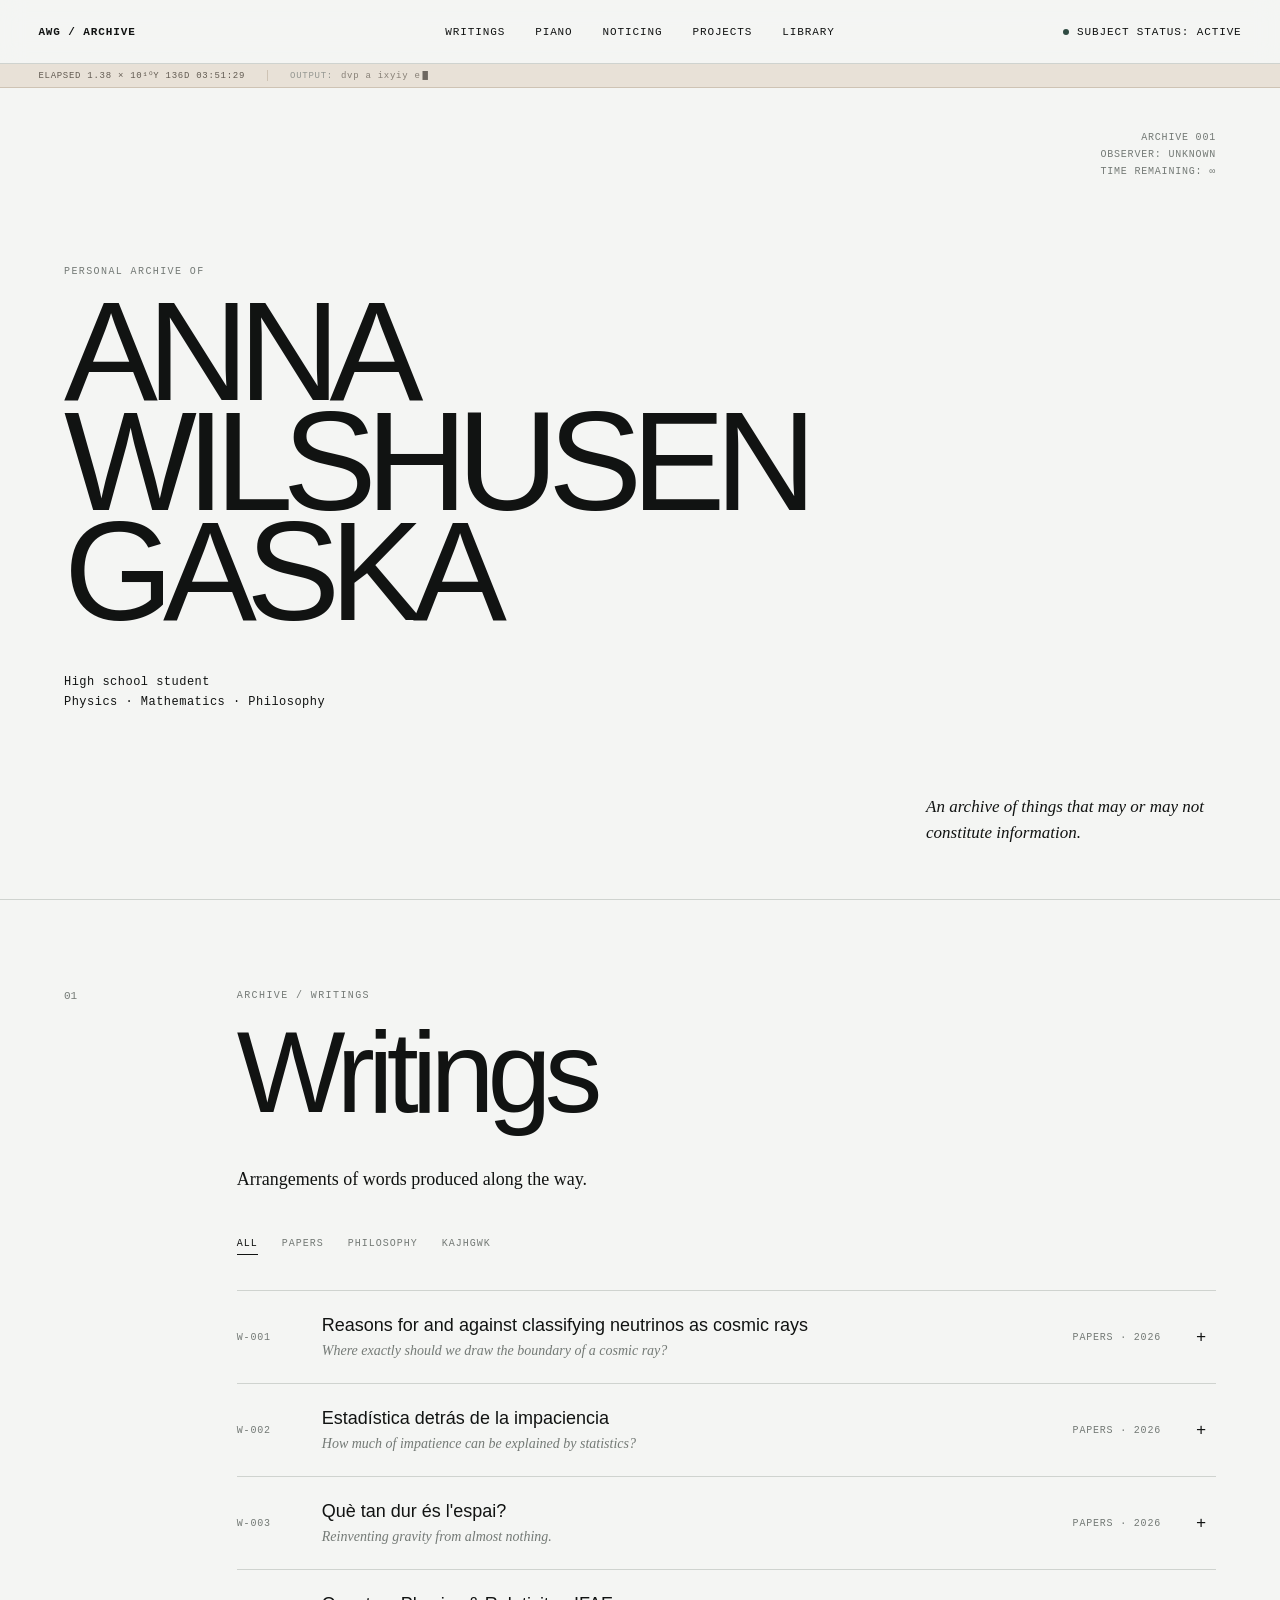
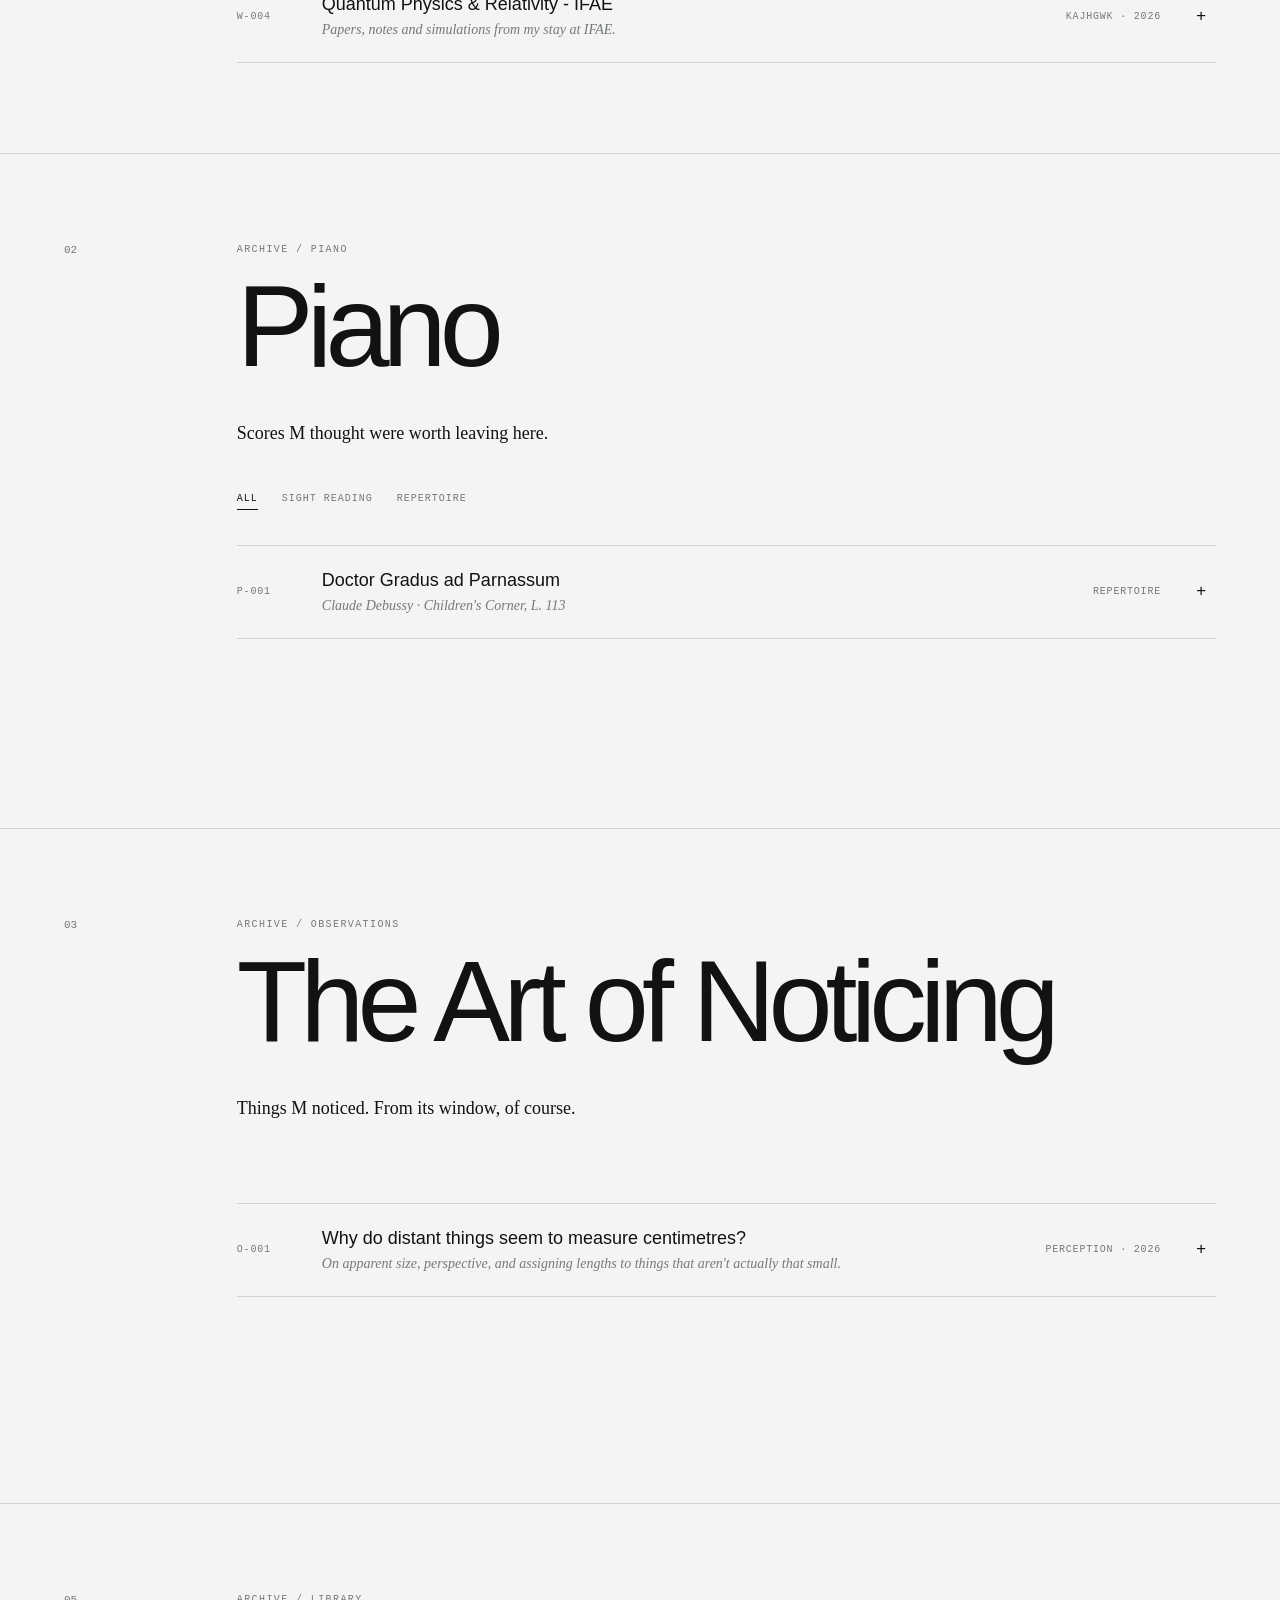
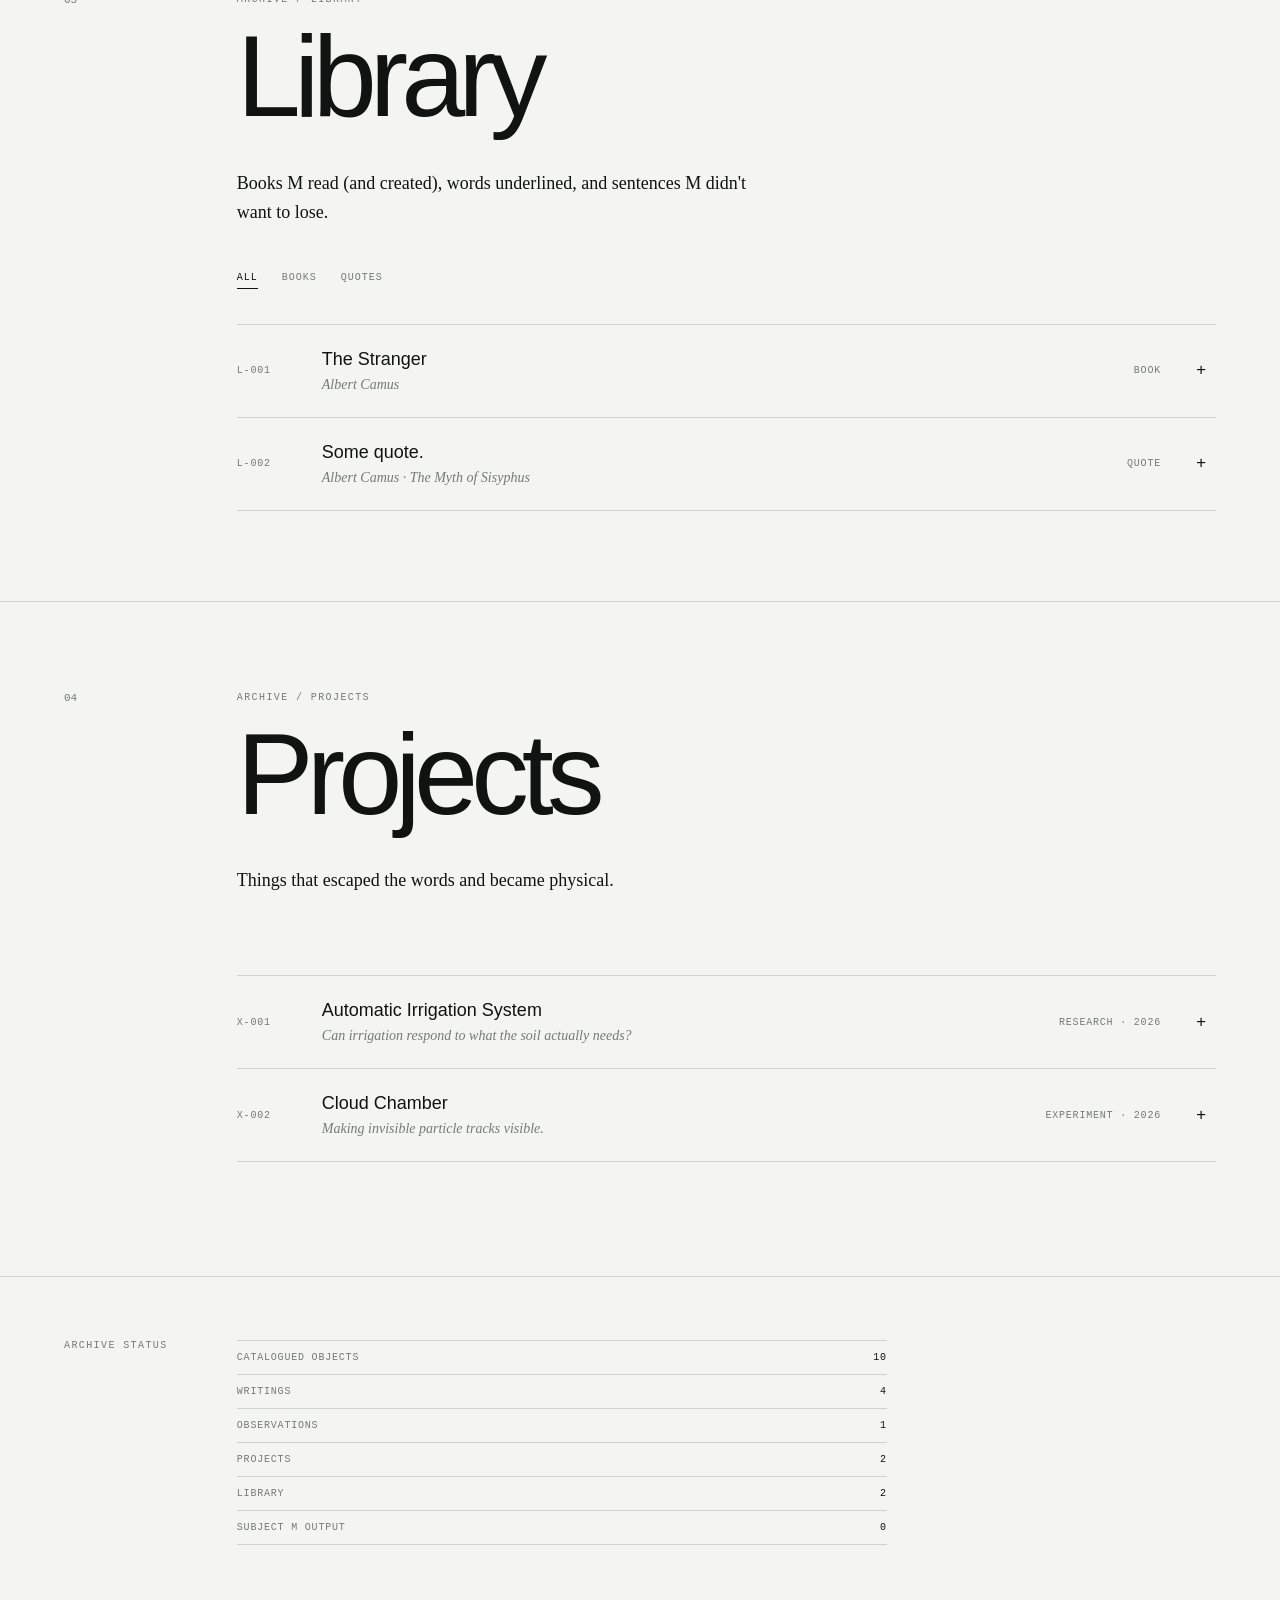
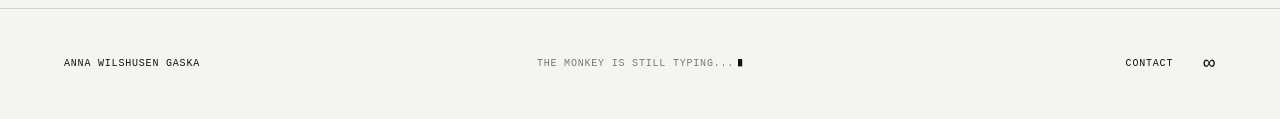
==== commit e8bb2f34: "Update section intros in index.html" ====
--- a/index.html
+++ b/index.html
@@ -68,7 +68,7 @@
             <div class="section-content">
                 <p class="section-label">ARCHIVE / PIANO</p>
                 <h2>Piano</h2>
-                <p class="section-intro">Scores M thought (?) were worth leaving here.</p>
+                <p class="section-intro">Scores M thought were worth leaving here.</p>
 
                 <div class="archive-filters">
                     <button class="filter-button active" data-group="piano" data-filter="all">ALL</button>
@@ -85,7 +85,7 @@
             <div class="section-content">
                 <p class="section-label">ARCHIVE / OBSERVATIONS</p>
                 <h2>The Art of Noticing</h2>
-                <p class="section-intro">Things that are there to be noticed. From my window, of course.</p>
+                <p class="section-intro">Things M noticed. From its window, of course.</p>
                 <div class="archive-list" id="noticingList"></div>
             </div>
         </section>
@@ -96,7 +96,7 @@
             <div class="section-content">
                 <p class="section-label">ARCHIVE / LIBRARY</p>
                 <h2>Library</h2>
-                <p class="section-intro">Books I've read, things I've underlined, and sentences I didn't want to lose.</p>
+                <p class="section-intro">Books M read (and created), words underlined, and sentences M didn't want to lose.</p>
         
                 <div class="archive-filters">
                     <button class="filter-button active" data-group="library" data-filter="all">ALL</button>
